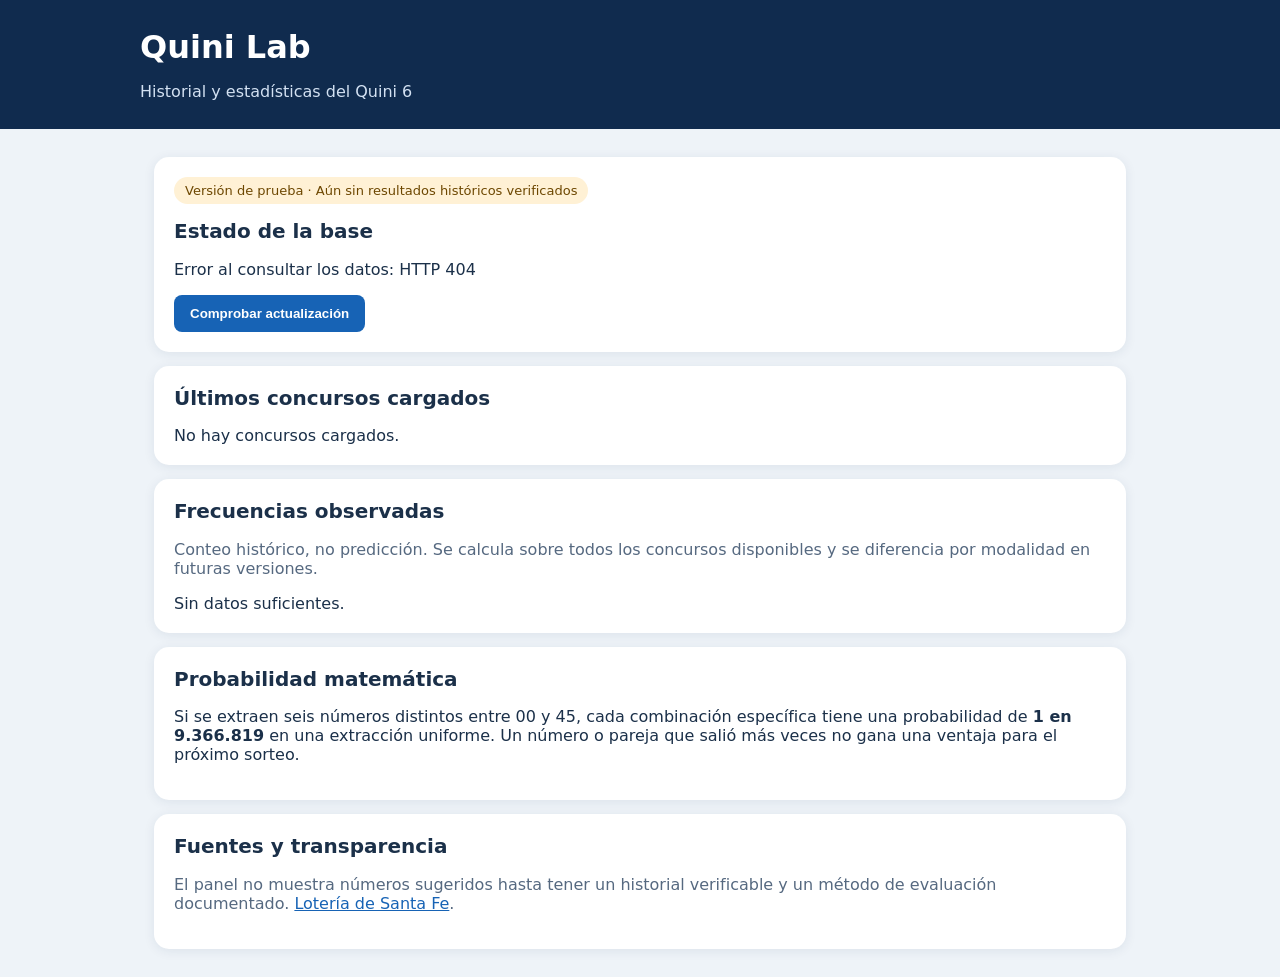
==== app/index.html @ 27ae7929 "Agregar app/index.html" ====
<!doctype html>
<html lang="es"><head><meta charset="utf-8"><meta name="viewport" content="width=device-width,initial-scale=1"><meta name="theme-color" content="#102b4e"><title>Quini Lab</title>
<style>
:root{font-family:system-ui,-apple-system,"Segoe UI",sans-serif;color:#1b3049;background:#eef3f8}*{box-sizing:border-box}body{margin:0}header{background:#102b4e;color:white;padding:28px 20px}header>div,main{max-width:1000px;margin:auto}h1{margin:0;font-size:32px}header p{margin-bottom:0;color:#d3e1f2}main{padding:14px}section{background:white;border-radius:15px;padding:20px;margin:14px 0;box-shadow:0 2px 12px #16345215}h2{font-size:20px;margin-top:0}.muted{color:#566980}.pill{display:inline-block;padding:6px 11px;border-radius:18px;background:#fff1d5;color:#6d4700;font-size:13px;margin-bottom:15px}button{border:0;background:#1763b5;color:white;padding:11px 16px;border-radius:8px;font-weight:600;cursor:pointer}.balls{display:flex;flex-wrap:wrap;gap:7px;margin:8px 0 16px}.ball{display:inline-grid;place-items:center;width:43px;height:43px;border-radius:50%;background:#eaf1fc;border:1px solid #9bbce6;font-weight:700}.record{padding:12px 0;border-bottom:1px solid #e8edf3}.record h3{margin:0 0 12px;font-size:16px}table{border-collapse:collapse;width:100%}th,td{text-align:left;padding:9px;border-bottom:1px solid #e9edf2}small{font-size:12px}a{color:#1763b5}@media(max-width:520px){.ball{width:36px;height:36px}.record{font-size:14px}}
</style></head><body><header><div><h1>Quini Lab</h1><p>Historial y estadísticas del Quini 6</p></div></header><main>
<section><span class="pill">Versión de prueba · Aún sin resultados históricos verificados</span><h2>Estado de la base</h2><p id="status" aria-live="polite">Consultando datos…</p><button id="reload">Comprobar actualización</button></section>
<section><h2>Últimos concursos cargados</h2><div id="results">No hay concursos cargados.</div></section>
<section><h2>Frecuencias observadas</h2><p class="muted">Conteo histórico, no predicción. Se calcula sobre todos los concursos disponibles y se diferencia por modalidad en futuras versiones.</p><div id="stats">Sin datos suficientes.</div></section>
<section><h2>Probabilidad matemática</h2><p>Si se extraen seis números distintos entre 00 y 45, cada combinación específica tiene una probabilidad de <b>1 en 9.366.819</b> en una extracción uniforme. Un número o pareja que salió más veces no gana una ventaja para el próximo sorteo.</p></section>
<section><h2>Fuentes y transparencia</h2><p class="muted">El panel no muestra números sugeridos hasta tener un historial verificable y un método de evaluación documentado. <a href="https://www.loteriasantafe.gov.ar/" target="_blank" rel="noopener noreferrer">Lotería de Santa Fe</a>.</p></section>
</main><script>
const safe=t=>String(t??'').replace(/[&<>"']/g,c=>({'&':'&amp;','<':'&lt;','>':'&gt;','"':'&quot;',"'":'&#39;'}[c]));
function valid(a){return Array.isArray(a)&&a.length===6&&a.every(n=>Number.isInteger(n)&&n>=0&&n<=45)&&new Set(a).size===6}
async function load(){
document.getElementById('status').textContent='Consultando…';
try{
const r=await fetch('./data.json?t='+Date.now(),{cache:'no-store'});if(!r.ok)throw Error('HTTP '+r.status);
const d=await r.json(),draws=Array.isArray(d.draws)?d.draws:[],counts=Array(46).fill(0);let samples=0;
document.getElementById('status').textContent=draws.length+' concursos cargados · Actualización: '+(d.updated||'pendiente')+' · Fuente: '+(d.source||'sin especificar');
const latest=draws.slice().sort((a,b)=>String(b.date||'').localeCompare(String(a.date||''))).slice(0,10);
document.getElementById('results').innerHTML=latest.map(x=>'<div class="record"><h3>Concurso '+safe(x.contest)+' · '+safe(x.date)+'</h3>'+Object.entries(x.results||{}).filter(([k,a])=>valid(a)).map(([k,a])=>'<div><b>'+safe(k)+'</b><div class="balls">'+a.map(n=>'<span class="ball">'+String(n).padStart(2,'0')+'</span>').join('')+'</div></div>').join('')+'</div>').join('')||'No hay resultados verificados cargados.';
for(const x of draws){for(const a of Object.values(x.results||{})){if(!valid(a))continue;samples++;for(const n of a)counts[n]++}}
const rank=counts.map((count,n)=>({n,count})).sort((a,b)=>b.count-a.count||a.n-b.n).slice(0,12);
document.getElementById('stats').innerHTML=samples?'<p>Extracciones válidas analizadas: '+samples+'</p><table><thead><tr><th>Número</th><th>Apariciones</th></tr></thead><tbody>'+rank.map(x=>'<tr><td>'+String(x.n).padStart(2,'0')+'</td><td>'+x.count+'</td></tr>').join('')+'</tbody></table>':'No hay estadísticas hasta cargar resultados verificados.';
}catch(e){document.getElementById('status').textContent='Error al consultar los datos: '+e.message}}
document.getElementById('reload').addEventListener('click',load);load();
</script></body></html>
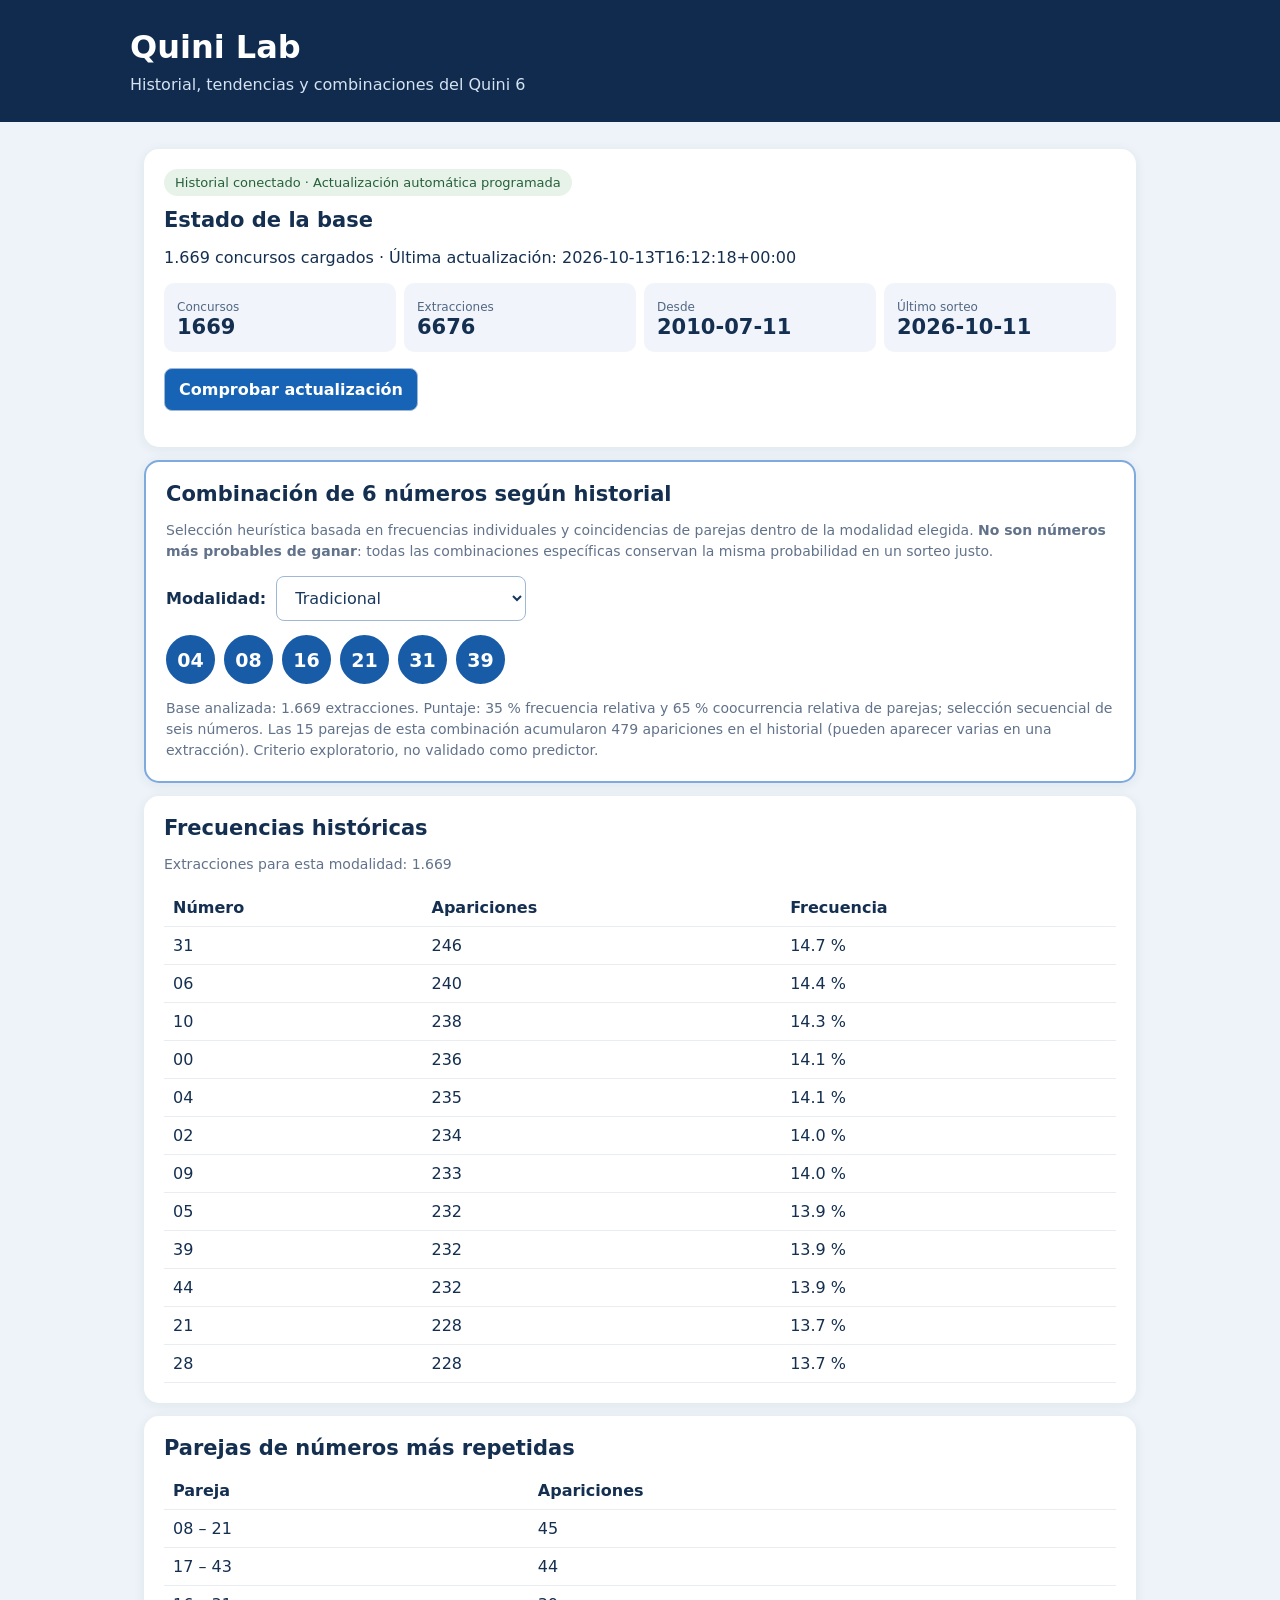
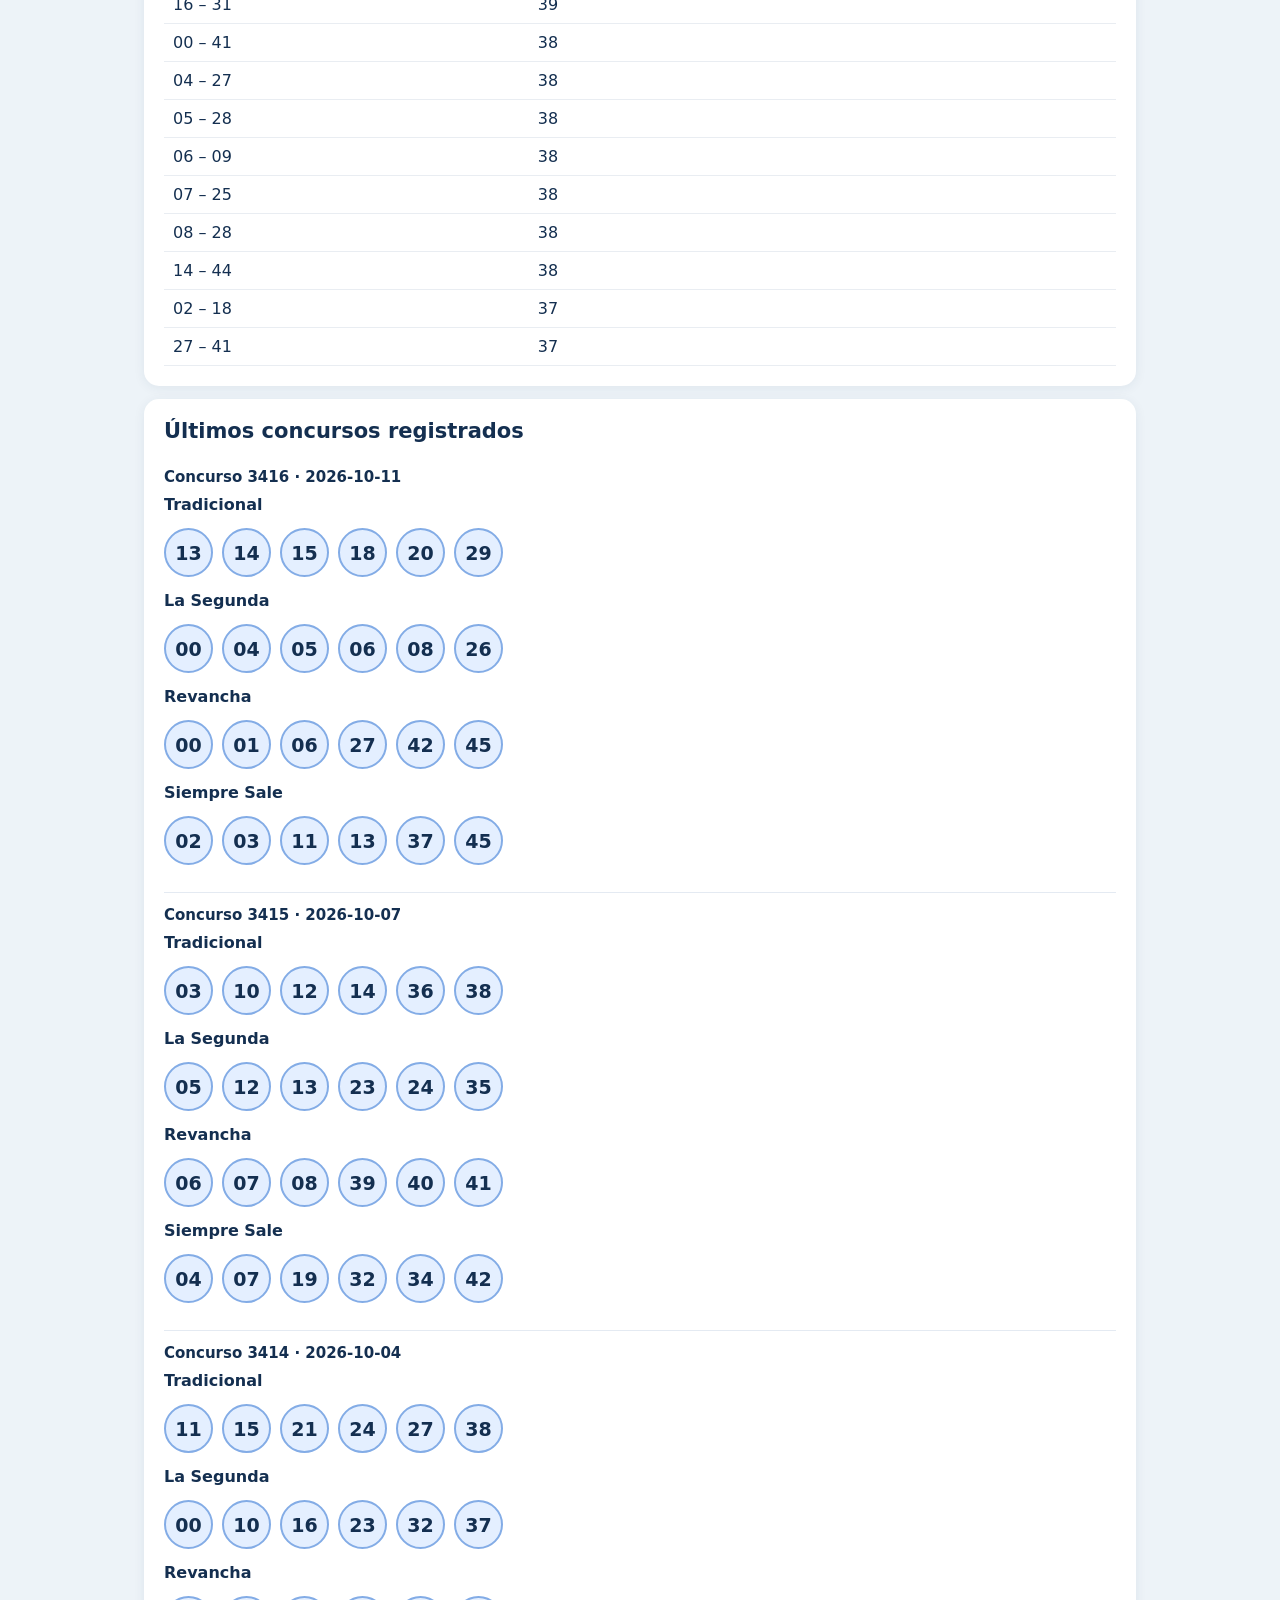
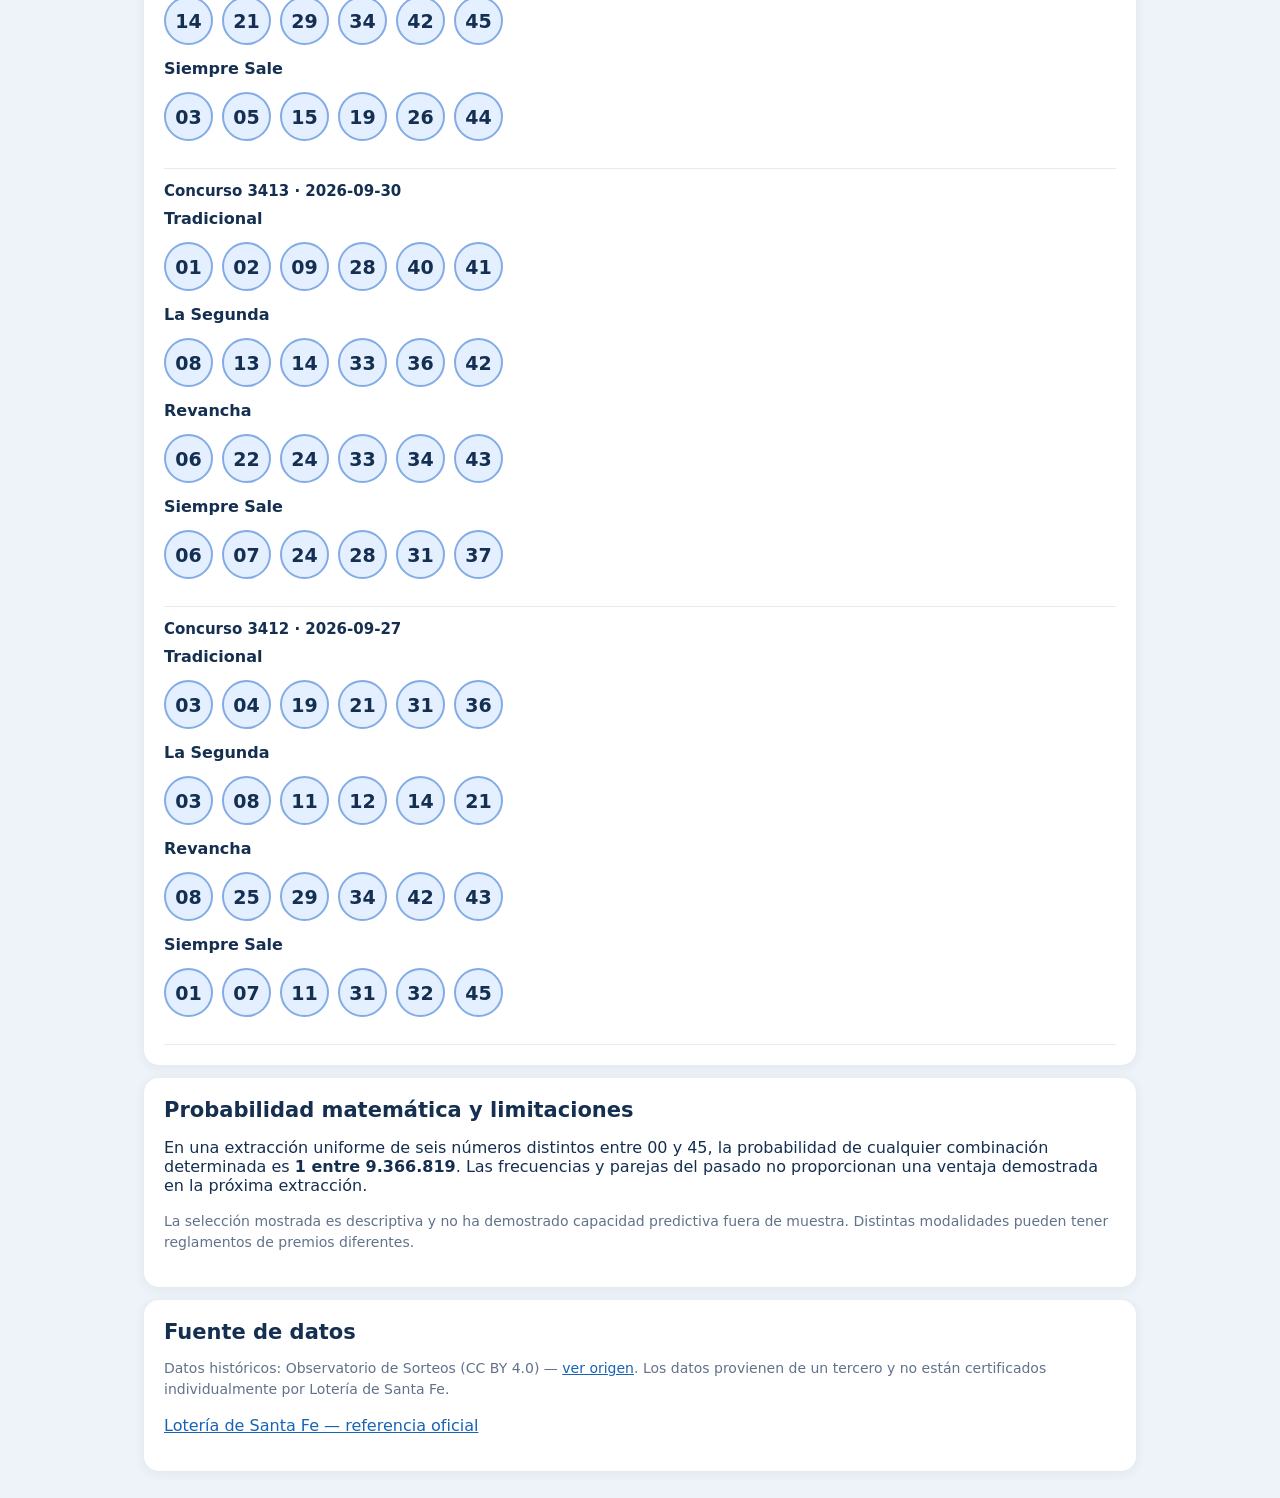
==== commit 743dce68: "Mostrar combinación descriptiva, frecuencias y parejas desde historial real" ====
--- a/app/index.html
+++ b/app/index.html
@@ -1,27 +1,62 @@
 <!doctype html>
-<html lang="es"><head><meta charset="utf-8"><meta name="viewport" content="width=device-width,initial-scale=1"><meta name="theme-color" content="#102b4e"><title>Quini Lab</title>
+<html lang="es"><head>
+<meta charset="utf-8"><meta name="viewport" content="width=device-width,initial-scale=1">
+<meta name="theme-color" content="#102b4e"><title>Quini Lab | Historial y análisis</title>
 <style>
-:root{font-family:system-ui,-apple-system,"Segoe UI",sans-serif;color:#1b3049;background:#eef3f8}*{box-sizing:border-box}body{margin:0}header{background:#102b4e;color:white;padding:28px 20px}header>div,main{max-width:1000px;margin:auto}h1{margin:0;font-size:32px}header p{margin-bottom:0;color:#d3e1f2}main{padding:14px}section{background:white;border-radius:15px;padding:20px;margin:14px 0;box-shadow:0 2px 12px #16345215}h2{font-size:20px;margin-top:0}.muted{color:#566980}.pill{display:inline-block;padding:6px 11px;border-radius:18px;background:#fff1d5;color:#6d4700;font-size:13px;margin-bottom:15px}button{border:0;background:#1763b5;color:white;padding:11px 16px;border-radius:8px;font-weight:600;cursor:pointer}.balls{display:flex;flex-wrap:wrap;gap:7px;margin:8px 0 16px}.ball{display:inline-grid;place-items:center;width:43px;height:43px;border-radius:50%;background:#eaf1fc;border:1px solid #9bbce6;font-weight:700}.record{padding:12px 0;border-bottom:1px solid #e8edf3}.record h3{margin:0 0 12px;font-size:16px}table{border-collapse:collapse;width:100%}th,td{text-align:left;padding:9px;border-bottom:1px solid #e9edf2}small{font-size:12px}a{color:#1763b5}@media(max-width:520px){.ball{width:36px;height:36px}.record{font-size:14px}}
-</style></head><body><header><div><h1>Quini Lab</h1><p>Historial y estadísticas del Quini 6</p></div></header><main>
-<section><span class="pill">Versión de prueba · Aún sin resultados históricos verificados</span><h2>Estado de la base</h2><p id="status" aria-live="polite">Consultando datos…</p><button id="reload">Comprobar actualización</button></section>
-<section><h2>Últimos concursos cargados</h2><div id="results">No hay concursos cargados.</div></section>
-<section><h2>Frecuencias observadas</h2><p class="muted">Conteo histórico, no predicción. Se calcula sobre todos los concursos disponibles y se diferencia por modalidad en futuras versiones.</p><div id="stats">Sin datos suficientes.</div></section>
-<section><h2>Probabilidad matemática</h2><p>Si se extraen seis números distintos entre 00 y 45, cada combinación específica tiene una probabilidad de <b>1 en 9.366.819</b> en una extracción uniforme. Un número o pareja que salió más veces no gana una ventaja para el próximo sorteo.</p></section>
-<section><h2>Fuentes y transparencia</h2><p class="muted">El panel no muestra números sugeridos hasta tener un historial verificable y un método de evaluación documentado. <a href="https://www.loteriasantafe.gov.ar/" target="_blank" rel="noopener noreferrer">Lotería de Santa Fe</a>.</p></section>
-</main><script>
-const safe=t=>String(t??'').replace(/[&<>"']/g,c=>({'&':'&amp;','<':'&lt;','>':'&gt;','"':'&quot;',"'":'&#39;'}[c]));
+:root{font-family:system-ui,-apple-system,"Segoe UI",sans-serif;color:#142f50;background:#edf3f8}*{box-sizing:border-box}body{margin:0}header{background:#102b4e;color:white;padding:28px 18px}header>div,main{max-width:1020px;margin:auto}header h1{margin:0;font-size:32px}header p{margin:9px 0 0;color:#d5e2f1}main{padding:14px}section{background:white;border-radius:15px;padding:20px;margin:13px 0;box-shadow:0 2px 12px #16345212}h2{font-size:21px;margin:0 0 12px}.muted{color:#61728a;font-size:14px;line-height:1.5}.eyebrow{display:inline-block;padding:6px 11px;border-radius:16px;background:#e7f3e9;color:#26603b;font-size:13px;margin-bottom:12px}.balls{display:flex;flex-wrap:wrap;gap:9px;margin:14px 0}.ball{display:inline-grid;place-items:center;width:49px;height:49px;border-radius:50%;background:#e4efff;border:2px solid #83ace6;font-weight:800;font-size:19px}.featured .ball{background:#185ca8;border-color:#185ca8;color:white}button,select{font:inherit;border:1px solid #9eb8d5;border-radius:8px;padding:11px 14px}button{background:#1763b5;color:white;cursor:pointer;font-weight:600}select{background:white;max-width:100%;width:250px;color:#17385c}.record{padding:13px 0;border-bottom:1px solid #e4eaf2}.record h3{font-size:15px;margin:0 0 9px}.grid{display:grid;grid-template-columns:repeat(auto-fit,minmax(180px,1fr));gap:8px}.metric{background:#f1f5fb;padding:13px;border-radius:10px}.metric strong{display:block;font-size:21px}.metric span{font-size:12px;color:#526783}.stack{display:flex;align-items:center;gap:10px;flex-wrap:wrap}table{border-collapse:collapse;width:100%}th,td{text-align:left;padding:9px;border-bottom:1px solid #e9edf2}small{color:#53667d}a{color:#1763b5}.featured{border:2px solid #7eaadd}.error{color:#a32b21}@media(max-width:520px){section{padding:16px}.ball{width:42px;height:42px;font-size:16px}header h1{font-size:28px}}
+</style></head><body><header><div><h1>Quini Lab</h1><p>Historial, tendencias y combinaciones del Quini 6</p></div></header>
+<main>
+<section><span class="eyebrow">Historial conectado · Actualización automática programada</span><h2>Estado de la base</h2><p id="status" aria-live="polite">Cargando historial…</p><div id="metrics" class="grid"></div><p><button id="reload">Comprobar actualización</button></p></section>
+<section class="featured"><h2>Combinación de 6 números según historial</h2>
+<p class="muted">Selección heurística basada en frecuencias individuales y coincidencias de parejas dentro de la modalidad elegida. <strong>No son números más probables de ganar</strong>: todas las combinaciones específicas conservan la misma probabilidad en un sorteo justo.</p>
+<div class="stack"><label for="mode"><strong>Modalidad:</strong></label><select id="mode"><option>Tradicional</option><option>La Segunda</option><option>Revancha</option><option>Siempre Sale</option><option value="Todas">Todas (combinadas)</option></select></div>
+<div id="pick" class="balls" aria-live="polite">Calculando…</div><div id="explain" class="muted"></div>
+</section>
+<section><h2>Frecuencias históricas</h2><div id="stats">Cargando…</div></section>
+<section><h2>Parejas de números más repetidas</h2><div id="pairs">Cargando…</div></section>
+<section><h2>Últimos concursos registrados</h2><div id="results">Cargando…</div></section>
+<section><h2>Probabilidad matemática y limitaciones</h2>
+<p>En una extracción uniforme de seis números distintos entre 00 y 45, la probabilidad de cualquier combinación determinada es <strong>1 entre 9.366.819</strong>. Las frecuencias y parejas del pasado no proporcionan una ventaja demostrada en la próxima extracción.</p>
+<p class="muted">La selección mostrada es descriptiva y no ha demostrado capacidad predictiva fuera de muestra. Distintas modalidades pueden tener reglamentos de premios diferentes.</p></section>
+<section><h2>Fuente de datos</h2><p id="source" class="muted">Cargando atribución…</p><p><a href="https://www.loteriasantafe.gov.ar/" target="_blank" rel="noopener noreferrer">Lotería de Santa Fe — referencia oficial</a></p></section>
+</main>
+<script>
+const $=id=>document.getElementById(id);
+const escapeHTML=x=>String(x??'').replace(/[&<>"']/g,c=>({'&':'&amp;','<':'&lt;','>':'&gt;','"':'&quot;','&#39;':'&#39;'}[c]));
+const pad=n=>String(n).padStart(2,'0');
+let history=[];
 function valid(a){return Array.isArray(a)&&a.length===6&&a.every(n=>Number.isInteger(n)&&n>=0&&n<=45)&&new Set(a).size===6}
+function sample(){const mode=$('mode').value;const draws=[];for(const d of history){for(const [m,a] of Object.entries(d.results||{})){if((mode==='Todas'||mode===m)&&valid(a))draws.push(a)}}return draws}
+function compute(){
+const draws=sample(), freq=Array(46).fill(0), pair=Array.from({length:46},()=>Array(46).fill(0));
+for(const a of draws){for(let i=0;i<6;i++){freq[a[i]]++;for(let j=i+1;j<6;j++){pair[a[i]][a[j]]++;pair[a[j]][a[i]]++}}}
+if(!draws.length){$('pick').textContent='No hay resultados suficientes.';$('stats').textContent='Sin resultados.';$('pairs').textContent='Sin resultados.';$('explain').textContent='';return}
+const avg=draws.length*6/46, expectedPair=draws.length*30/(46*45);
+const chosen=[];
+for(let k=0;k<6;k++){let best=-1,bestScore=-Infinity;for(let n=0;n<46;n++){if(chosen.includes(n))continue;
+let score=0.35*(freq[n]/avg);
+if(chosen.length)score+=0.65*(chosen.reduce((s,m)=>s+pair[n][m]/Math.max(expectedPair,1),0)/chosen.length);
+if(score>bestScore){best=n;bestScore=score}}chosen.push(best)}
+chosen.sort((a,b)=>a-b);
+$('pick').innerHTML=chosen.map(n=>'<span class="ball">'+pad(n)+'</span>').join('');
+let pcount=0;for(let i=0;i<6;i++)for(let j=i+1;j<6;j++)pcount+=pair[chosen[i]][chosen[j]];
+$('explain').textContent='Base analizada: '+draws.length.toLocaleString('es-AR')+' extracciones. Puntaje: 35 % frecuencia relativa y 65 % coocurrencia relativa de parejas; selección secuencial de seis números. Las 15 parejas de esta combinación acumularon '+pcount.toLocaleString('es-AR')+' apariciones en el historial (pueden aparecer varias en una extracción). Criterio exploratorio, no validado como predictor.';
+const top=freq.map((count,n)=>({n,count})).sort((a,b)=>b.count-a.count||a.n-b.n).slice(0,12);
+$('stats').innerHTML='<p class="muted">Extracciones para esta modalidad: '+draws.length.toLocaleString('es-AR')+'</p><table><thead><tr><th>Número</th><th>Apariciones</th><th>Frecuencia</th></tr></thead><tbody>'+top.map(x=>'<tr><td>'+pad(x.n)+'</td><td>'+x.count.toLocaleString('es-AR')+'</td><td>'+(100*x.count/draws.length).toFixed(1)+' %</td></tr>').join('')+'</tbody></table>';
+const pairs=[];for(let a=0;a<46;a++)for(let b=a+1;b<46;b++)pairs.push({a,b,count:pair[a][b]});pairs.sort((x,y)=>y.count-x.count||x.a-y.a||x.b-y.b);
+$('pairs').innerHTML='<table><thead><tr><th>Pareja</th><th>Apariciones</th></tr></thead><tbody>'+pairs.slice(0,12).map(x=>'<tr><td>'+pad(x.a)+' – '+pad(x.b)+'</td><td>'+x.count.toLocaleString('es-AR')+'</td></tr>').join('')+'</tbody></table>';
+}
 async function load(){
-document.getElementById('status').textContent='Consultando…';
+$('status').textContent='Consultando historial…';
 try{
-const r=await fetch('./data.json?t='+Date.now(),{cache:'no-store'});if(!r.ok)throw Error('HTTP '+r.status);
-const d=await r.json(),draws=Array.isArray(d.draws)?d.draws:[],counts=Array(46).fill(0);let samples=0;
-document.getElementById('status').textContent=draws.length+' concursos cargados · Actualización: '+(d.updated||'pendiente')+' · Fuente: '+(d.source||'sin especificar');
-const latest=draws.slice().sort((a,b)=>String(b.date||'').localeCompare(String(a.date||''))).slice(0,10);
-document.getElementById('results').innerHTML=latest.map(x=>'<div class="record"><h3>Concurso '+safe(x.contest)+' · '+safe(x.date)+'</h3>'+Object.entries(x.results||{}).filter(([k,a])=>valid(a)).map(([k,a])=>'<div><b>'+safe(k)+'</b><div class="balls">'+a.map(n=>'<span class="ball">'+String(n).padStart(2,'0')+'</span>').join('')+'</div></div>').join('')+'</div>').join('')||'No hay resultados verificados cargados.';
-for(const x of draws){for(const a of Object.values(x.results||{})){if(!valid(a))continue;samples++;for(const n of a)counts[n]++}}
-const rank=counts.map((count,n)=>({n,count})).sort((a,b)=>b.count-a.count||a.n-b.n).slice(0,12);
-document.getElementById('stats').innerHTML=samples?'<p>Extracciones válidas analizadas: '+samples+'</p><table><thead><tr><th>Número</th><th>Apariciones</th></tr></thead><tbody>'+rank.map(x=>'<tr><td>'+String(x.n).padStart(2,'0')+'</td><td>'+x.count+'</td></tr>').join('')+'</tbody></table>':'No hay estadísticas hasta cargar resultados verificados.';
-}catch(e){document.getElementById('status').textContent='Error al consultar los datos: '+e.message}}
-document.getElementById('reload').addEventListener('click',load);load();
+const response=await fetch('./data.json?nocache='+Date.now(),{cache:'no-store'});if(!response.ok)throw Error('HTTP '+response.status);
+const d=await response.json();history=Array.isArray(d.draws)?d.draws:[];
+$('status').textContent=history.length.toLocaleString('es-AR')+' concursos cargados · Última actualización: '+(d.updated||'pendiente');
+$('metrics').innerHTML=[['Concursos',d.draw_count??history.length],['Extracciones',d.record_count??'—'],['Desde',d.first_date||'—'],['Último sorteo',d.last_date||'—']].map(([k,v])=>'<div class="metric"><span>'+escapeHTML(k)+'</span><strong>'+escapeHTML(v)+'</strong></div>').join('');
+$('source').innerHTML='Datos históricos: '+escapeHTML(d.source)+' — <a target="_blank" rel="noopener noreferrer" href="'+escapeHTML(d.source_url||'https://www.loteriasantafe.gov.ar/')+'">ver origen</a>. Los datos provienen de un tercero y no están certificados individualmente por Lotería de Santa Fe.';
+const recent=history.slice().sort((a,b)=>String(b.date||'').localeCompare(String(a.date||''))).slice(0,5);
+$('results').innerHTML=recent.map(d=>'<div class="record"><h3>Concurso '+escapeHTML(d.contest)+' · '+escapeHTML(d.date)+'</h3>'+Object.entries(d.results||{}).filter(([m,a])=>valid(a)).map(([m,a])=>'<strong>'+escapeHTML(m)+'</strong><div class="balls">'+a.map(n=>'<span class="ball">'+pad(n)+'</span>').join('')+'</div>').join('')+'</div>').join('')||'Sin resultados.';
+compute();
+}catch(e){$('status').className='error';$('status').textContent='No se pudo cargar el historial: '+e.message;$('pick').textContent='Sin datos disponibles';$('stats').textContent='Sin datos disponibles';$('pairs').textContent='Sin datos disponibles'}}
+$('reload').addEventListener('click',load);$('mode').addEventListener('change',compute);load();
 </script></body></html>
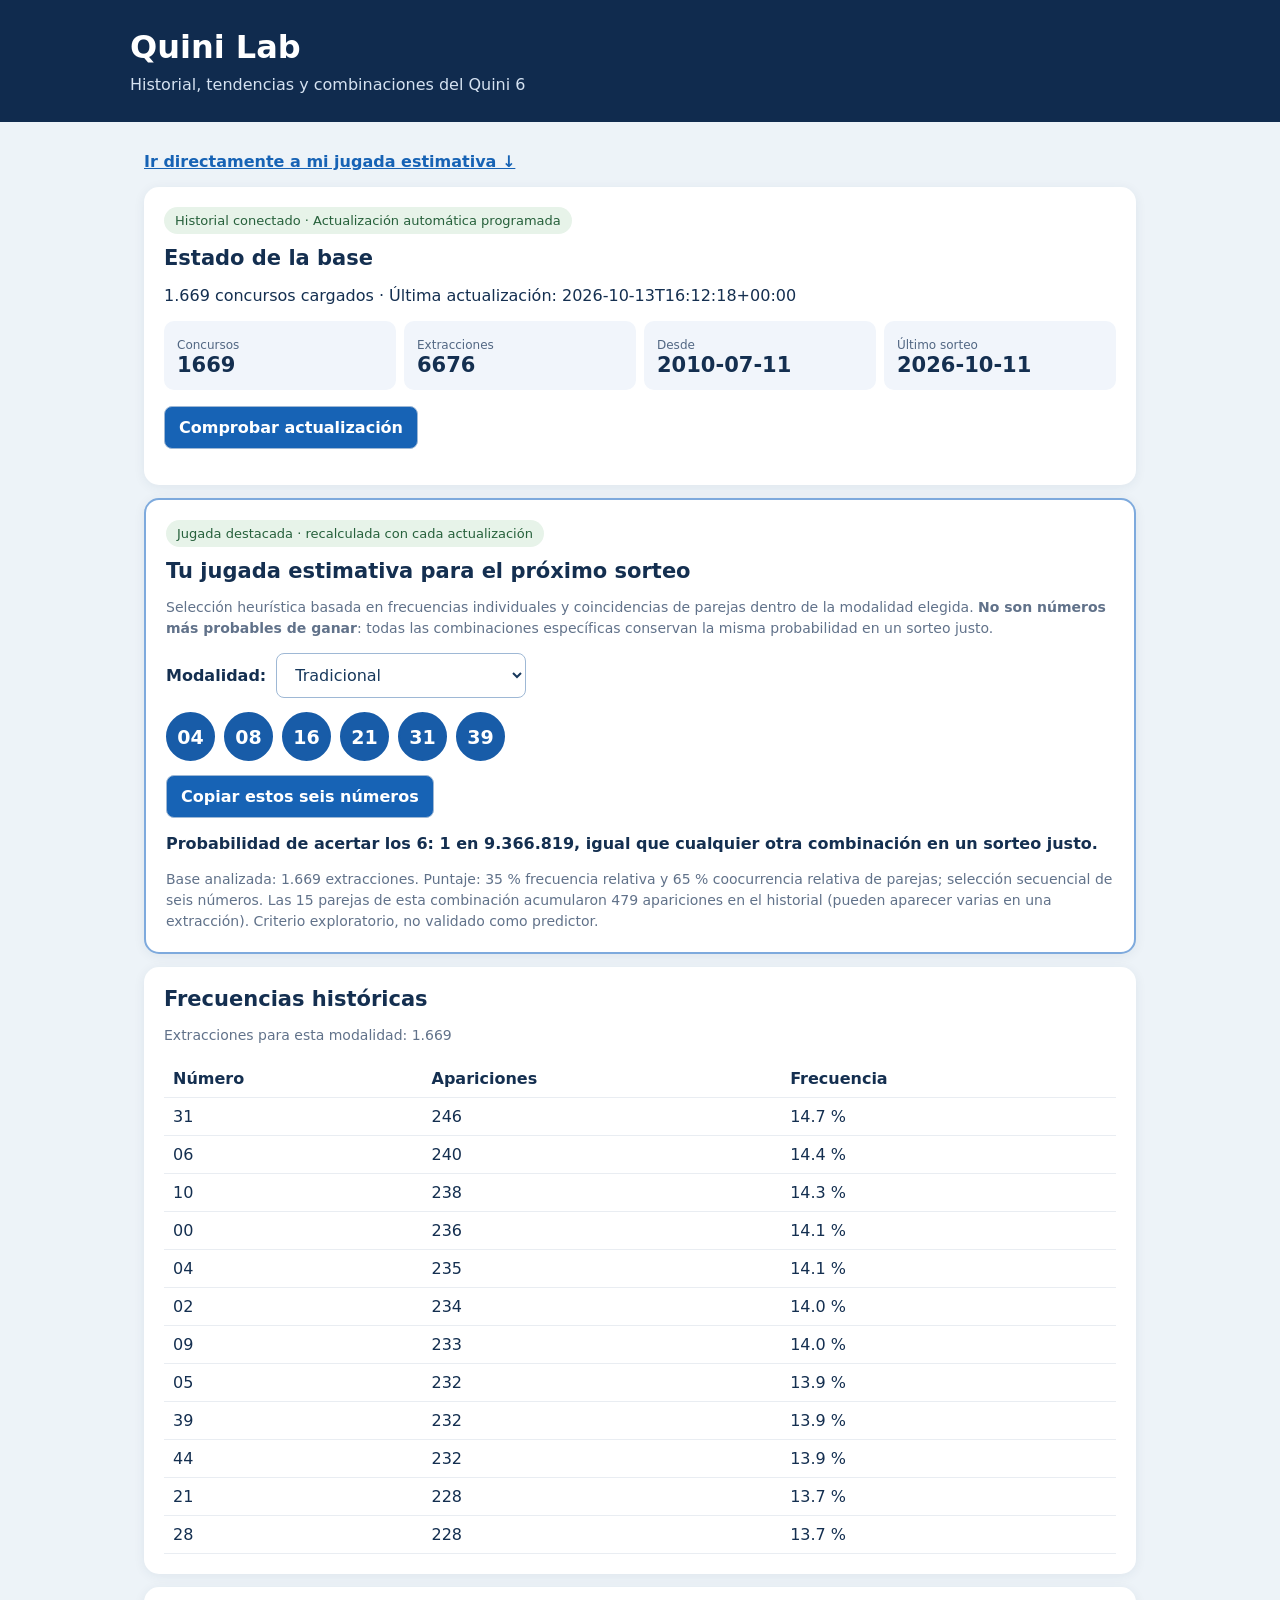
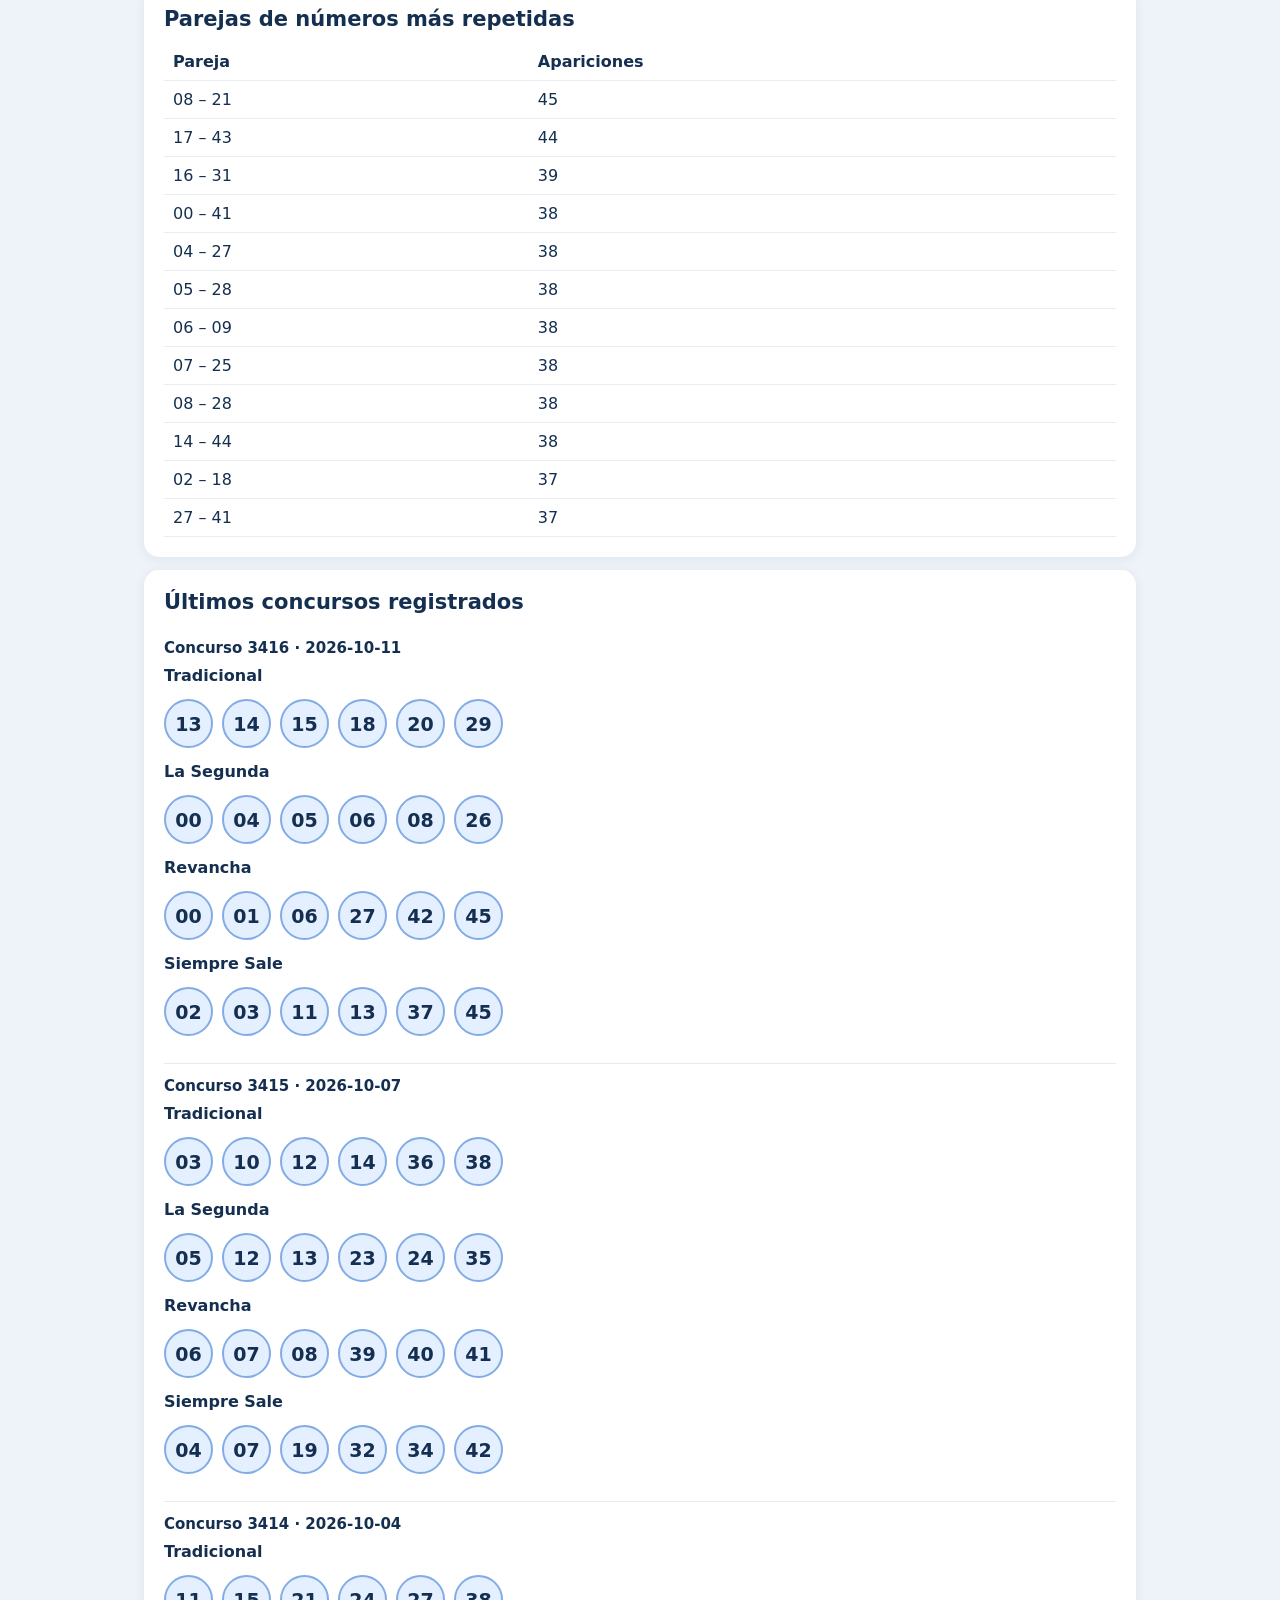
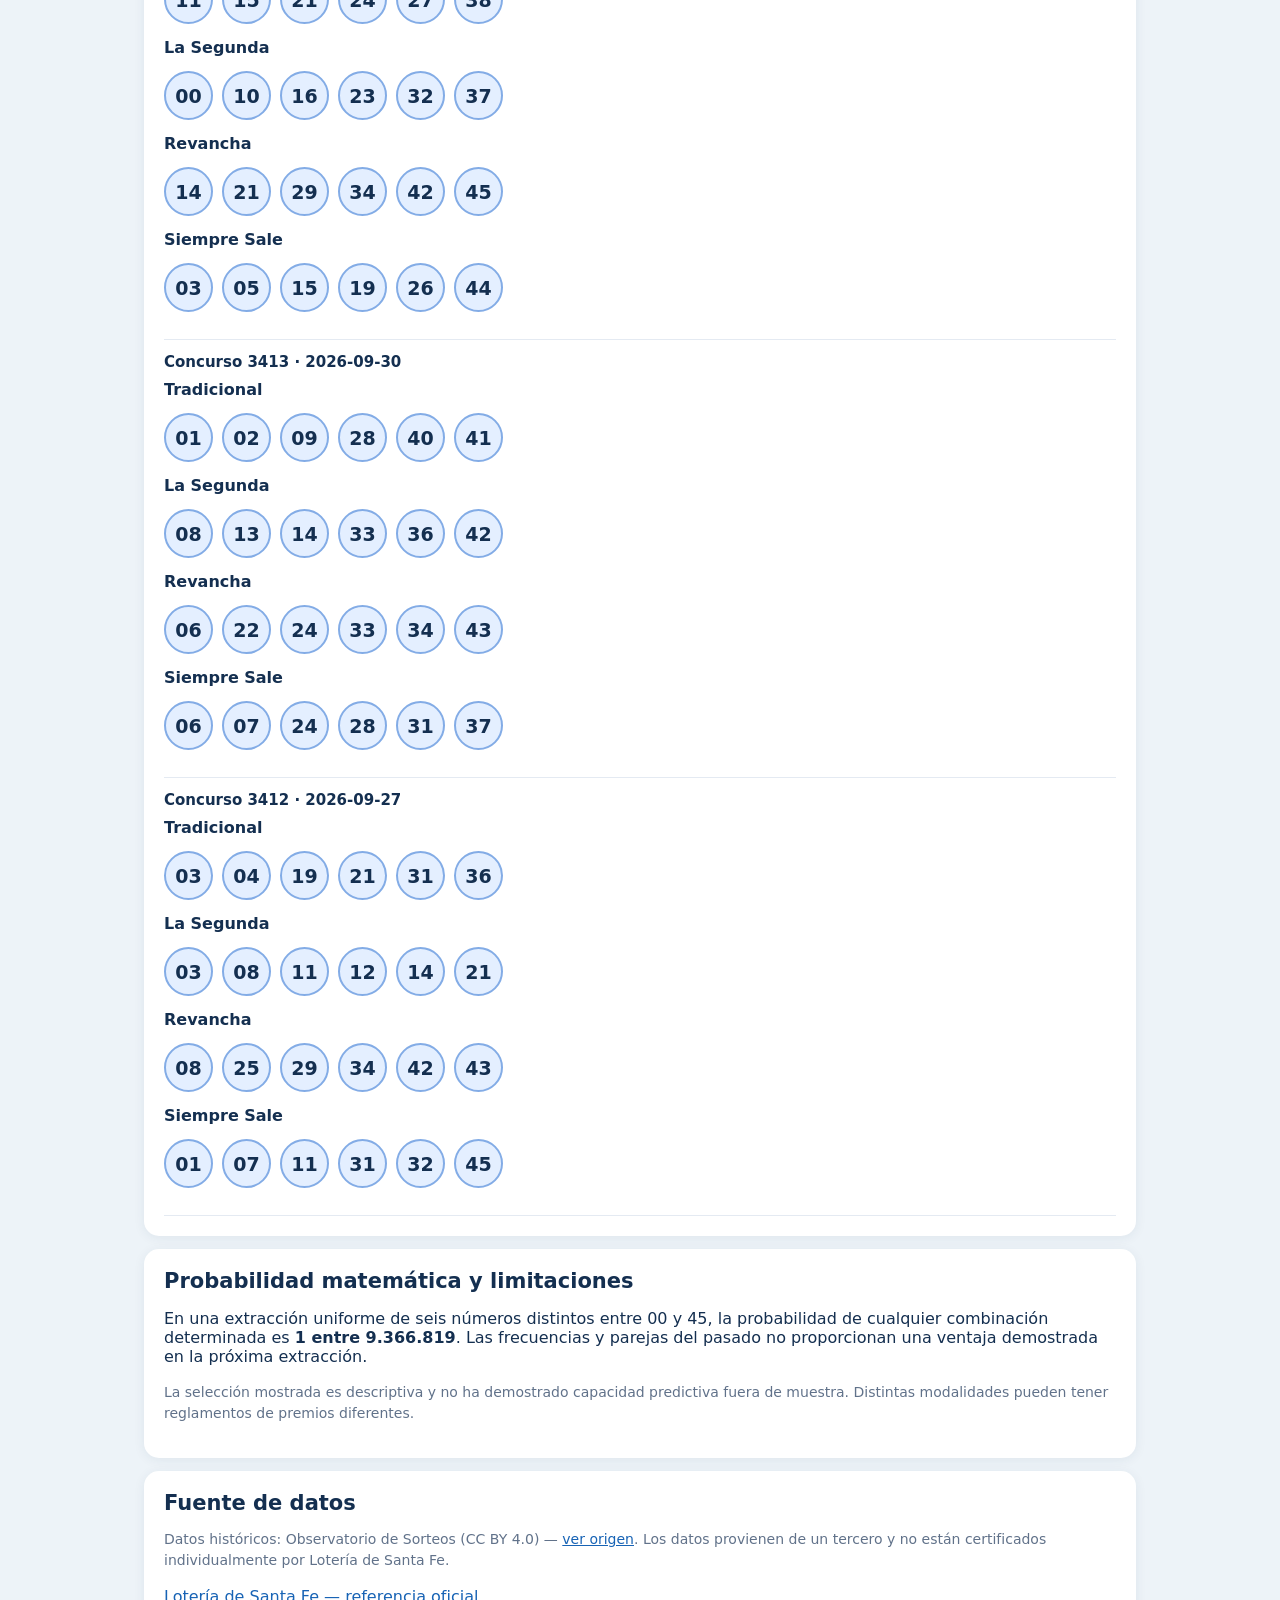
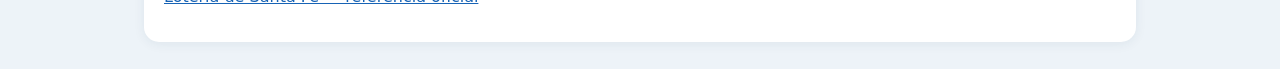
==== commit b8d8bb64: "Destacar jugada estimativa y botón copiar en Quini Lab" ====
--- a/app/index.html
+++ b/app/index.html
@@ -6,11 +6,12 @@
 :root{font-family:system-ui,-apple-system,"Segoe UI",sans-serif;color:#142f50;background:#edf3f8}*{box-sizing:border-box}body{margin:0}header{background:#102b4e;color:white;padding:28px 18px}header>div,main{max-width:1020px;margin:auto}header h1{margin:0;font-size:32px}header p{margin:9px 0 0;color:#d5e2f1}main{padding:14px}section{background:white;border-radius:15px;padding:20px;margin:13px 0;box-shadow:0 2px 12px #16345212}h2{font-size:21px;margin:0 0 12px}.muted{color:#61728a;font-size:14px;line-height:1.5}.eyebrow{display:inline-block;padding:6px 11px;border-radius:16px;background:#e7f3e9;color:#26603b;font-size:13px;margin-bottom:12px}.balls{display:flex;flex-wrap:wrap;gap:9px;margin:14px 0}.ball{display:inline-grid;place-items:center;width:49px;height:49px;border-radius:50%;background:#e4efff;border:2px solid #83ace6;font-weight:800;font-size:19px}.featured .ball{background:#185ca8;border-color:#185ca8;color:white}button,select{font:inherit;border:1px solid #9eb8d5;border-radius:8px;padding:11px 14px}button{background:#1763b5;color:white;cursor:pointer;font-weight:600}select{background:white;max-width:100%;width:250px;color:#17385c}.record{padding:13px 0;border-bottom:1px solid #e4eaf2}.record h3{font-size:15px;margin:0 0 9px}.grid{display:grid;grid-template-columns:repeat(auto-fit,minmax(180px,1fr));gap:8px}.metric{background:#f1f5fb;padding:13px;border-radius:10px}.metric strong{display:block;font-size:21px}.metric span{font-size:12px;color:#526783}.stack{display:flex;align-items:center;gap:10px;flex-wrap:wrap}table{border-collapse:collapse;width:100%}th,td{text-align:left;padding:9px;border-bottom:1px solid #e9edf2}small{color:#53667d}a{color:#1763b5}.featured{border:2px solid #7eaadd}.error{color:#a32b21}@media(max-width:520px){section{padding:16px}.ball{width:42px;height:42px;font-size:16px}header h1{font-size:28px}}
 </style></head><body><header><div><h1>Quini Lab</h1><p>Historial, tendencias y combinaciones del Quini 6</p></div></header>
 <main>
+<p><a href="#jugada"><strong>Ir directamente a mi jugada estimativa ↓</strong></a></p>
 <section><span class="eyebrow">Historial conectado · Actualización automática programada</span><h2>Estado de la base</h2><p id="status" aria-live="polite">Cargando historial…</p><div id="metrics" class="grid"></div><p><button id="reload">Comprobar actualización</button></p></section>
-<section class="featured"><h2>Combinación de 6 números según historial</h2>
+<section class="featured" id="jugada"><span class="eyebrow">Jugada destacada · recalculada con cada actualización</span><h2>Tu jugada estimativa para el próximo sorteo</h2>
 <p class="muted">Selección heurística basada en frecuencias individuales y coincidencias de parejas dentro de la modalidad elegida. <strong>No son números más probables de ganar</strong>: todas las combinaciones específicas conservan la misma probabilidad en un sorteo justo.</p>
 <div class="stack"><label for="mode"><strong>Modalidad:</strong></label><select id="mode"><option>Tradicional</option><option>La Segunda</option><option>Revancha</option><option>Siempre Sale</option><option value="Todas">Todas (combinadas)</option></select></div>
-<div id="pick" class="balls" aria-live="polite">Calculando…</div><div id="explain" class="muted"></div>
+<div id="pick" class="balls" aria-live="polite">Calculando…</div><button id="copyPick" type="button">Copiar estos seis números</button><p><strong>Probabilidad de acertar los 6: 1 en 9.366.819, igual que cualquier otra combinación en un sorteo justo.</strong></p><div id="explain" class="muted"></div>
 </section>
 <section><h2>Frecuencias históricas</h2><div id="stats">Cargando…</div></section>
 <section><h2>Parejas de números más repetidas</h2><div id="pairs">Cargando…</div></section>
@@ -24,7 +25,7 @@
 const $=id=>document.getElementById(id);
 const escapeHTML=x=>String(x??'').replace(/[&<>"']/g,c=>({'&':'&amp;','<':'&lt;','>':'&gt;','"':'&quot;','&#39;':'&#39;'}[c]));
 const pad=n=>String(n).padStart(2,'0');
-let history=[];
+let history=[];let latestPick=[];
 function valid(a){return Array.isArray(a)&&a.length===6&&a.every(n=>Number.isInteger(n)&&n>=0&&n<=45)&&new Set(a).size===6}
 function sample(){const mode=$('mode').value;const draws=[];for(const d of history){for(const [m,a] of Object.entries(d.results||{})){if((mode==='Todas'||mode===m)&&valid(a))draws.push(a)}}return draws}
 function compute(){
@@ -37,7 +38,7 @@
 let score=0.35*(freq[n]/avg);
 if(chosen.length)score+=0.65*(chosen.reduce((s,m)=>s+pair[n][m]/Math.max(expectedPair,1),0)/chosen.length);
 if(score>bestScore){best=n;bestScore=score}}chosen.push(best)}
-chosen.sort((a,b)=>a-b);
+chosen.sort((a,b)=>a-b);latestPick=chosen;
 $('pick').innerHTML=chosen.map(n=>'<span class="ball">'+pad(n)+'</span>').join('');
 let pcount=0;for(let i=0;i<6;i++)for(let j=i+1;j<6;j++)pcount+=pair[chosen[i]][chosen[j]];
 $('explain').textContent='Base analizada: '+draws.length.toLocaleString('es-AR')+' extracciones. Puntaje: 35 % frecuencia relativa y 65 % coocurrencia relativa de parejas; selección secuencial de seis números. Las 15 parejas de esta combinación acumularon '+pcount.toLocaleString('es-AR')+' apariciones en el historial (pueden aparecer varias en una extracción). Criterio exploratorio, no validado como predictor.';
@@ -58,5 +59,5 @@
 $('results').innerHTML=recent.map(d=>'<div class="record"><h3>Concurso '+escapeHTML(d.contest)+' · '+escapeHTML(d.date)+'</h3>'+Object.entries(d.results||{}).filter(([m,a])=>valid(a)).map(([m,a])=>'<strong>'+escapeHTML(m)+'</strong><div class="balls">'+a.map(n=>'<span class="ball">'+pad(n)+'</span>').join('')+'</div>').join('')+'</div>').join('')||'Sin resultados.';
 compute();
 }catch(e){$('status').className='error';$('status').textContent='No se pudo cargar el historial: '+e.message;$('pick').textContent='Sin datos disponibles';$('stats').textContent='Sin datos disponibles';$('pairs').textContent='Sin datos disponibles'}}
-$('reload').addEventListener('click',load);$('mode').addEventListener('change',compute);load();
+$('copyPick').addEventListener('click',async()=>{if(latestPick.length!==6)return;const txt=latestPick.map(pad).join(' - ');try{await navigator.clipboard.writeText(txt);$('copyPick').textContent='¡Jugada copiada!';setTimeout(()=>$('copyPick').textContent='Copiar estos seis números',2000)}catch(e){$('copyPick').textContent=txt}});$('reload').addEventListener('click',load);$('mode').addEventListener('change',compute);load();
 </script></body></html>
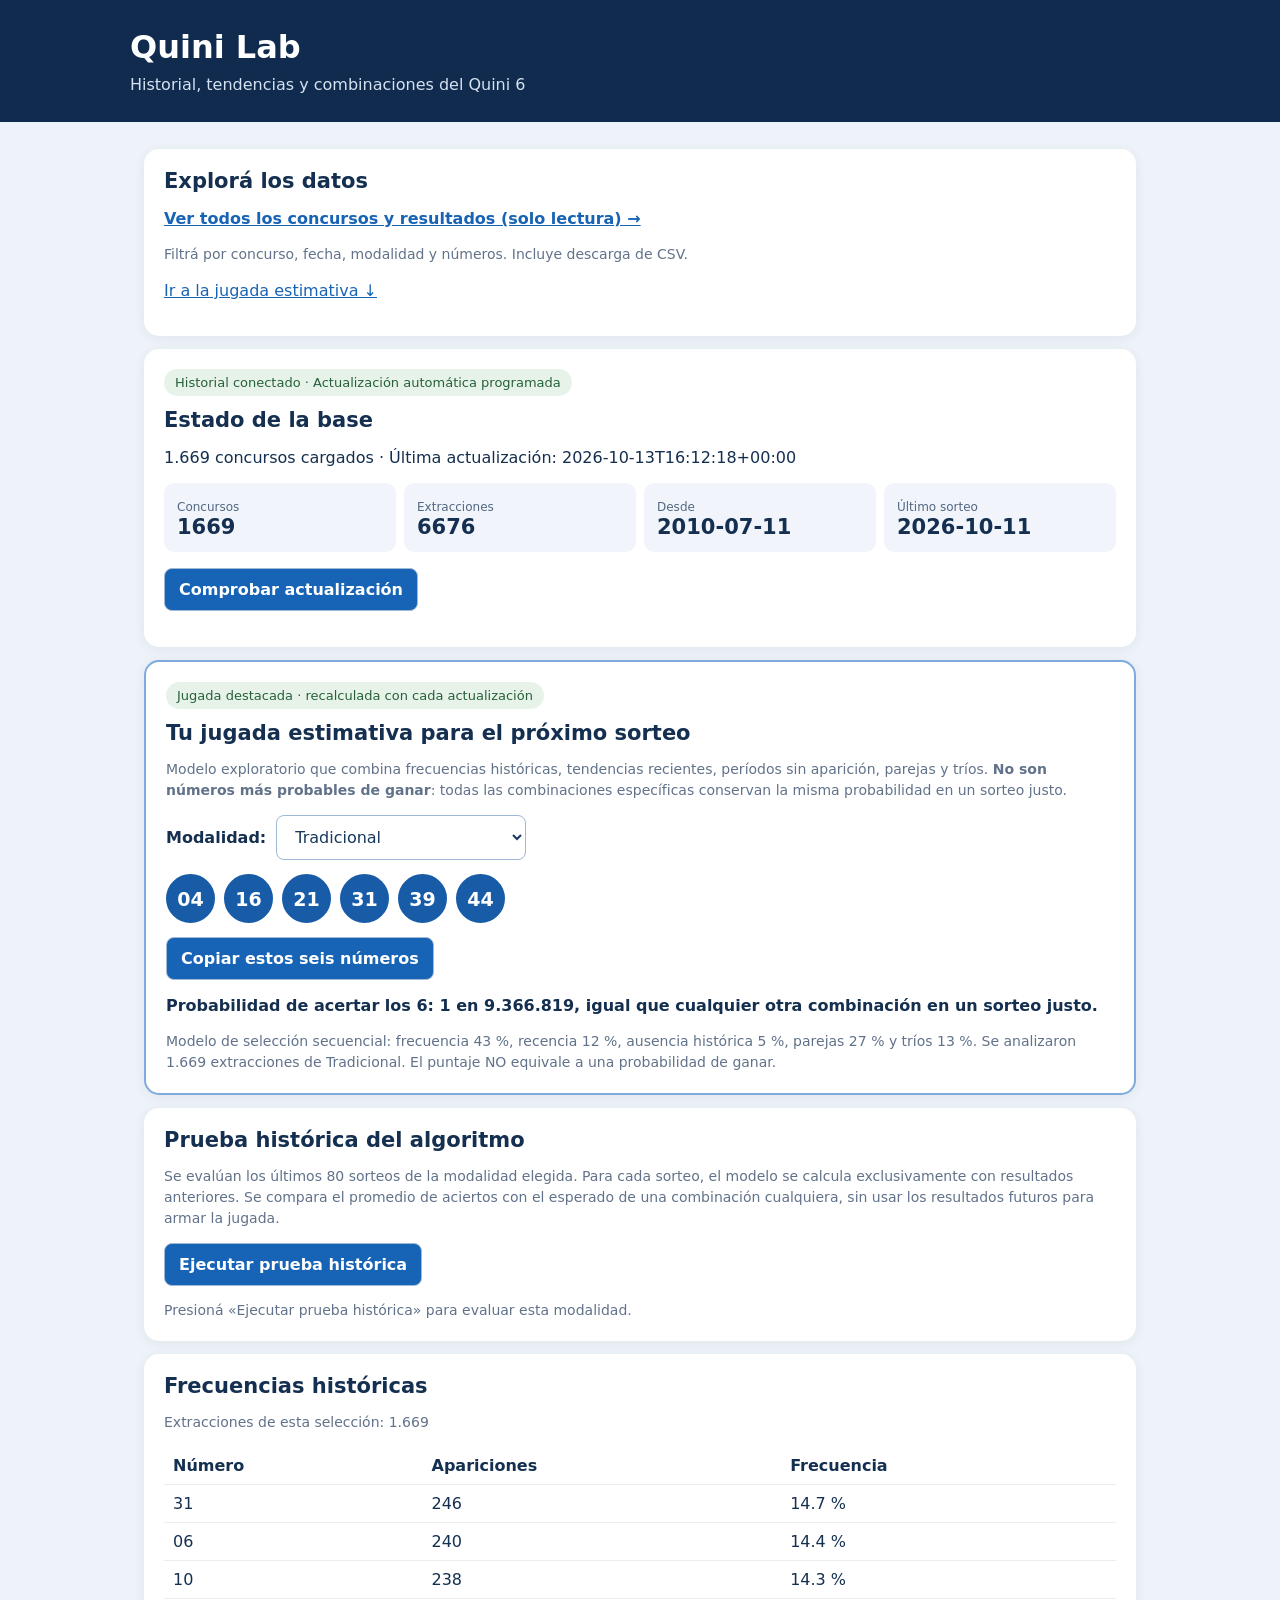
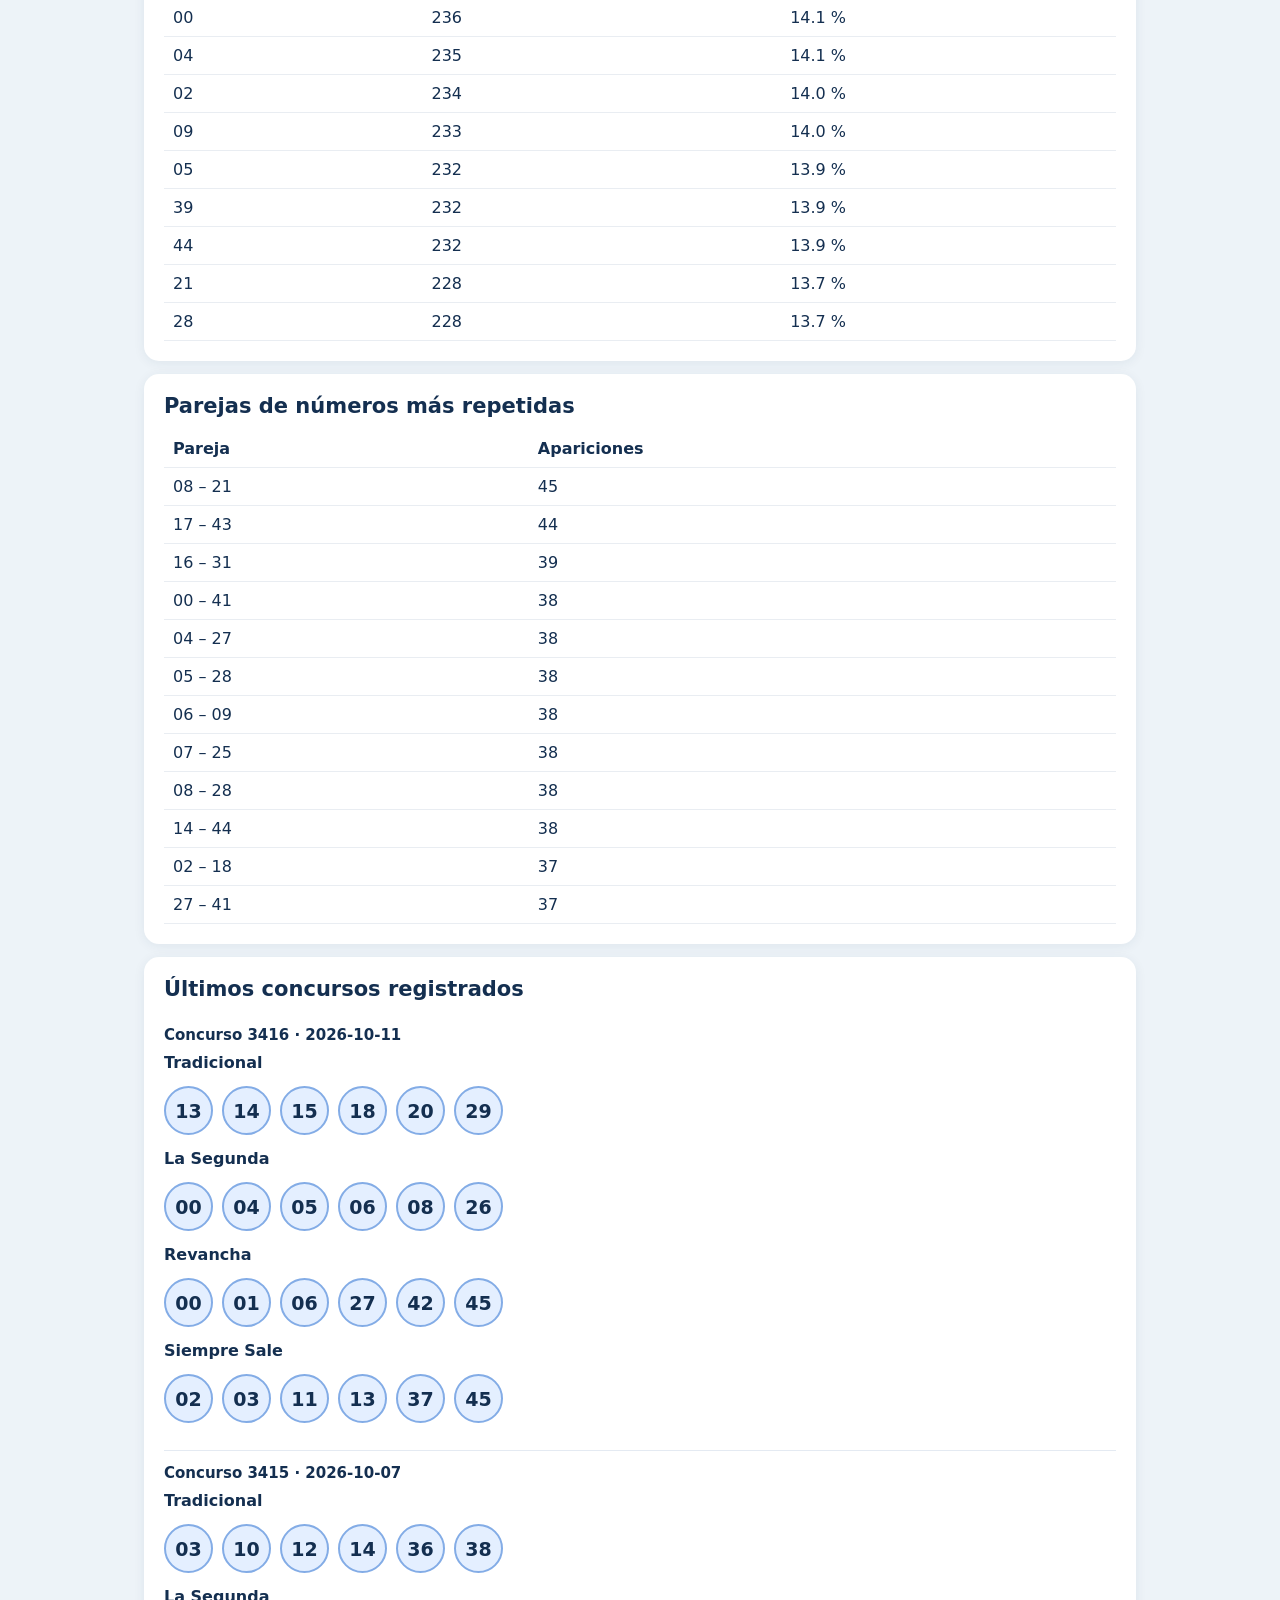
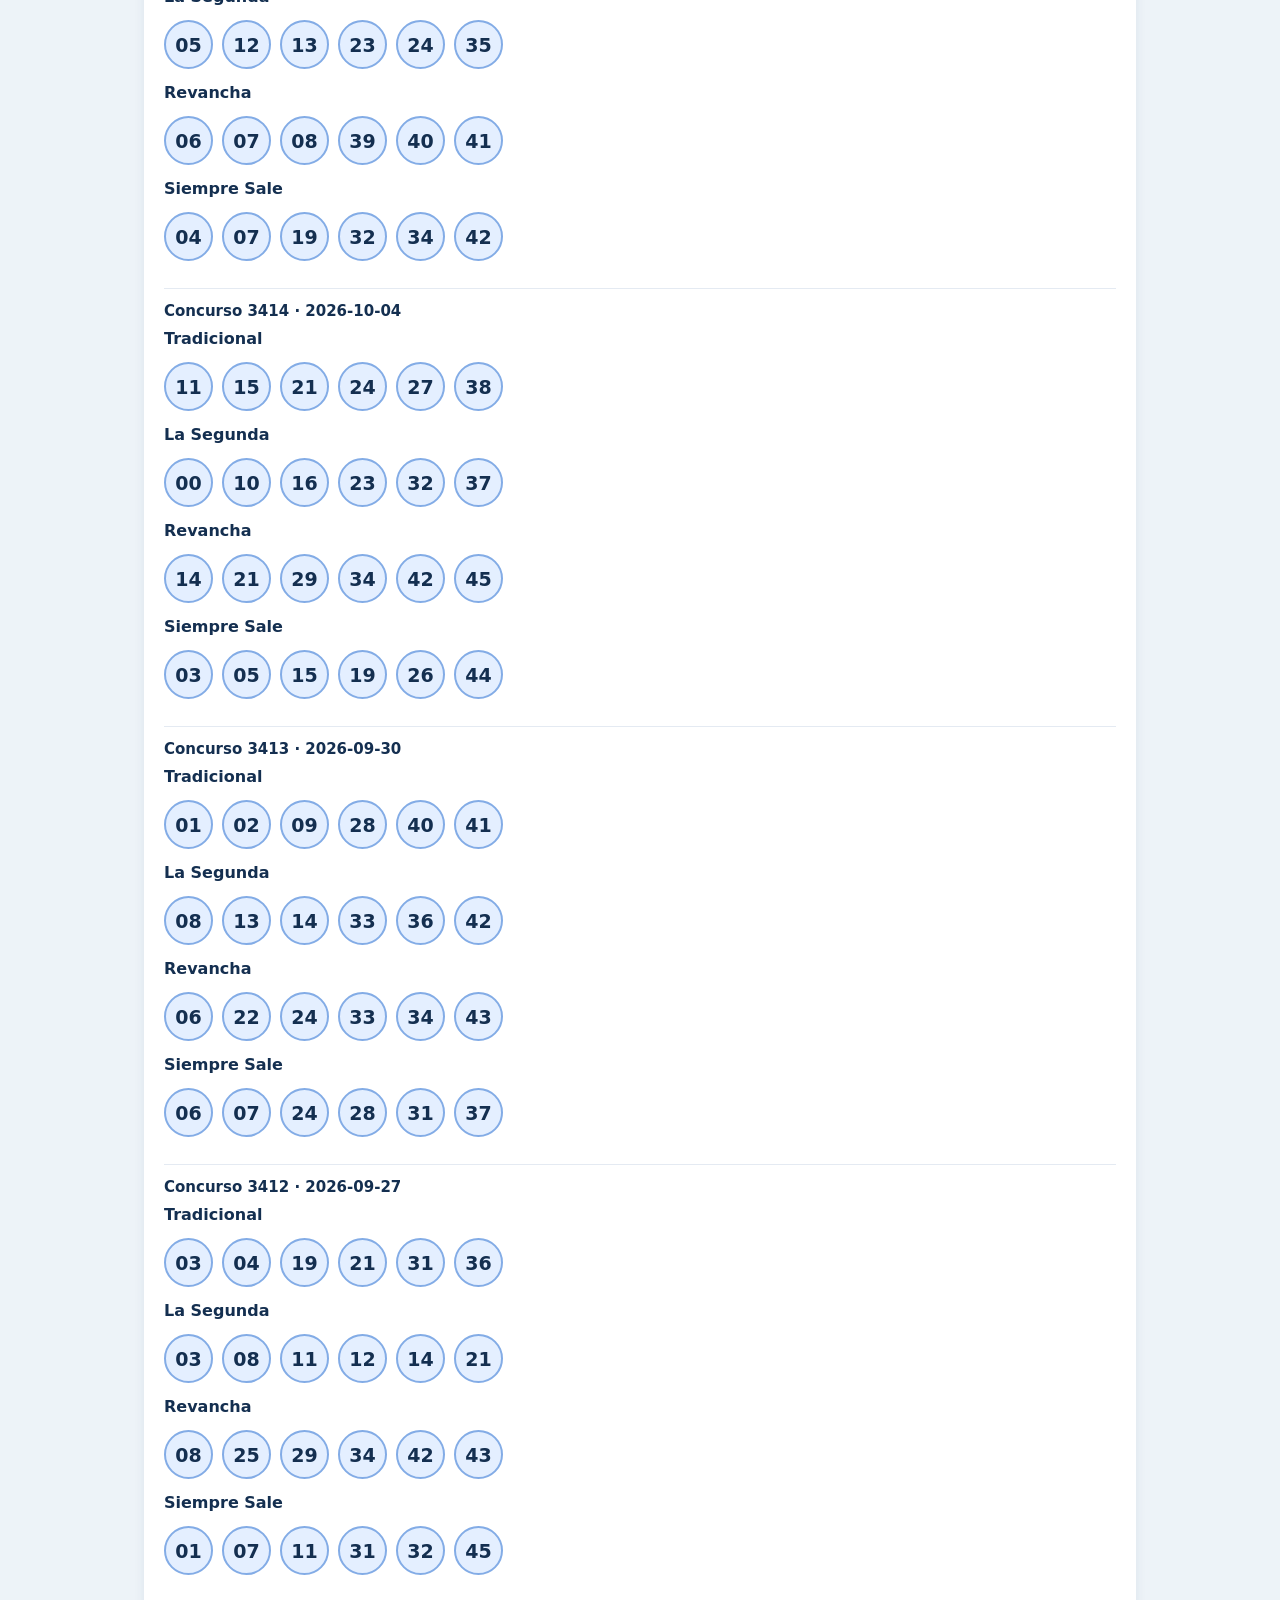
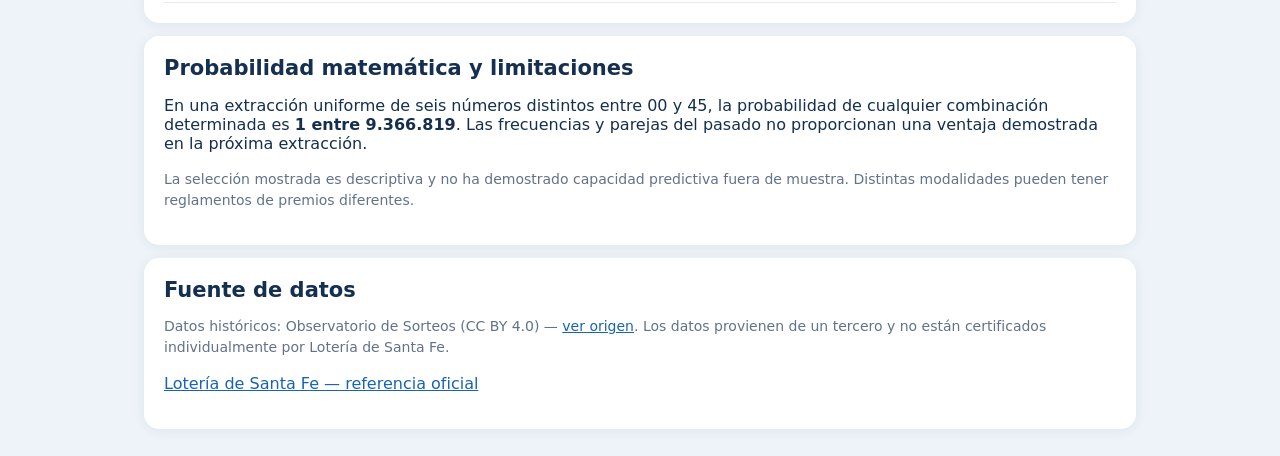
==== commit 3e9f85c3: "Integrar modelo con tríos, backtesting y consulta integral de historial" ====
--- a/app/index.html
+++ b/app/index.html
@@ -6,13 +6,14 @@
 :root{font-family:system-ui,-apple-system,"Segoe UI",sans-serif;color:#142f50;background:#edf3f8}*{box-sizing:border-box}body{margin:0}header{background:#102b4e;color:white;padding:28px 18px}header>div,main{max-width:1020px;margin:auto}header h1{margin:0;font-size:32px}header p{margin:9px 0 0;color:#d5e2f1}main{padding:14px}section{background:white;border-radius:15px;padding:20px;margin:13px 0;box-shadow:0 2px 12px #16345212}h2{font-size:21px;margin:0 0 12px}.muted{color:#61728a;font-size:14px;line-height:1.5}.eyebrow{display:inline-block;padding:6px 11px;border-radius:16px;background:#e7f3e9;color:#26603b;font-size:13px;margin-bottom:12px}.balls{display:flex;flex-wrap:wrap;gap:9px;margin:14px 0}.ball{display:inline-grid;place-items:center;width:49px;height:49px;border-radius:50%;background:#e4efff;border:2px solid #83ace6;font-weight:800;font-size:19px}.featured .ball{background:#185ca8;border-color:#185ca8;color:white}button,select{font:inherit;border:1px solid #9eb8d5;border-radius:8px;padding:11px 14px}button{background:#1763b5;color:white;cursor:pointer;font-weight:600}select{background:white;max-width:100%;width:250px;color:#17385c}.record{padding:13px 0;border-bottom:1px solid #e4eaf2}.record h3{font-size:15px;margin:0 0 9px}.grid{display:grid;grid-template-columns:repeat(auto-fit,minmax(180px,1fr));gap:8px}.metric{background:#f1f5fb;padding:13px;border-radius:10px}.metric strong{display:block;font-size:21px}.metric span{font-size:12px;color:#526783}.stack{display:flex;align-items:center;gap:10px;flex-wrap:wrap}table{border-collapse:collapse;width:100%}th,td{text-align:left;padding:9px;border-bottom:1px solid #e9edf2}small{color:#53667d}a{color:#1763b5}.featured{border:2px solid #7eaadd}.error{color:#a32b21}@media(max-width:520px){section{padding:16px}.ball{width:42px;height:42px;font-size:16px}header h1{font-size:28px}}
 </style></head><body><header><div><h1>Quini Lab</h1><p>Historial, tendencias y combinaciones del Quini 6</p></div></header>
 <main>
-<p><a href="#jugada"><strong>Ir directamente a mi jugada estimativa ↓</strong></a></p>
+<section><h2>Explorá los datos</h2><p><a href="./historial.html"><strong>Ver todos los concursos y resultados (solo lectura) →</strong></a></p><p class="muted">Filtrá por concurso, fecha, modalidad y números. Incluye descarga de CSV.</p><p><a href="#jugada">Ir a la jugada estimativa ↓</a></p></section>
 <section><span class="eyebrow">Historial conectado · Actualización automática programada</span><h2>Estado de la base</h2><p id="status" aria-live="polite">Cargando historial…</p><div id="metrics" class="grid"></div><p><button id="reload">Comprobar actualización</button></p></section>
 <section class="featured" id="jugada"><span class="eyebrow">Jugada destacada · recalculada con cada actualización</span><h2>Tu jugada estimativa para el próximo sorteo</h2>
-<p class="muted">Selección heurística basada en frecuencias individuales y coincidencias de parejas dentro de la modalidad elegida. <strong>No son números más probables de ganar</strong>: todas las combinaciones específicas conservan la misma probabilidad en un sorteo justo.</p>
+<p class="muted">Modelo exploratorio que combina frecuencias históricas, tendencias recientes, períodos sin aparición, parejas y tríos. <strong>No son números más probables de ganar</strong>: todas las combinaciones específicas conservan la misma probabilidad en un sorteo justo.</p>
 <div class="stack"><label for="mode"><strong>Modalidad:</strong></label><select id="mode"><option>Tradicional</option><option>La Segunda</option><option>Revancha</option><option>Siempre Sale</option><option value="Todas">Todas (combinadas)</option></select></div>
 <div id="pick" class="balls" aria-live="polite">Calculando…</div><button id="copyPick" type="button">Copiar estos seis números</button><p><strong>Probabilidad de acertar los 6: 1 en 9.366.819, igual que cualquier otra combinación en un sorteo justo.</strong></p><div id="explain" class="muted"></div>
 </section>
+<section><h2>Prueba histórica del algoritmo</h2><p class="muted">Se evalúan los últimos 80 sorteos de la modalidad elegida. Para cada sorteo, el modelo se calcula exclusivamente con resultados anteriores. Se compara el promedio de aciertos con el esperado de una combinación cualquiera, sin usar los resultados futuros para armar la jugada.</p><button id="backtest" type="button">Ejecutar prueba histórica</button><div id="validation" aria-live="polite" class="muted" style="margin-top:14px">Presioná el botón para evaluar el modelo.</div></section>
 <section><h2>Frecuencias históricas</h2><div id="stats">Cargando…</div></section>
 <section><h2>Parejas de números más repetidas</h2><div id="pairs">Cargando…</div></section>
 <section><h2>Últimos concursos registrados</h2><div id="results">Cargando…</div></section>
@@ -21,6 +22,7 @@
 <p class="muted">La selección mostrada es descriptiva y no ha demostrado capacidad predictiva fuera de muestra. Distintas modalidades pueden tener reglamentos de premios diferentes.</p></section>
 <section><h2>Fuente de datos</h2><p id="source" class="muted">Cargando atribución…</p><p><a href="https://www.loteriasantafe.gov.ar/" target="_blank" rel="noopener noreferrer">Lotería de Santa Fe — referencia oficial</a></p></section>
 </main>
+<script src="./model.js"></script>
 <script>
 const $=id=>document.getElementById(id);
 const escapeHTML=x=>String(x??'').replace(/[&<>"']/g,c=>({'&':'&amp;','<':'&lt;','>':'&gt;','"':'&quot;','&#39;':'&#39;'}[c]));
@@ -29,23 +31,31 @@
 function valid(a){return Array.isArray(a)&&a.length===6&&a.every(n=>Number.isInteger(n)&&n>=0&&n<=45)&&new Set(a).size===6}
 function sample(){const mode=$('mode').value;const draws=[];for(const d of history){for(const [m,a] of Object.entries(d.results||{})){if((mode==='Todas'||mode===m)&&valid(a))draws.push(a)}}return draws}
 function compute(){
-const draws=sample(), freq=Array(46).fill(0), pair=Array.from({length:46},()=>Array(46).fill(0));
-for(const a of draws){for(let i=0;i<6;i++){freq[a[i]]++;for(let j=i+1;j<6;j++){pair[a[i]][a[j]]++;pair[a[j]][a[i]]++}}}
-if(!draws.length){$('pick').textContent='No hay resultados suficientes.';$('stats').textContent='Sin resultados.';$('pairs').textContent='Sin resultados.';$('explain').textContent='';return}
-const avg=draws.length*6/46, expectedPair=draws.length*30/(46*45);
-const chosen=[];
-for(let k=0;k<6;k++){let best=-1,bestScore=-Infinity;for(let n=0;n<46;n++){if(chosen.includes(n))continue;
-let score=0.35*(freq[n]/avg);
-if(chosen.length)score+=0.65*(chosen.reduce((s,m)=>s+pair[n][m]/Math.max(expectedPair,1),0)/chosen.length);
-if(score>bestScore){best=n;bestScore=score}}chosen.push(best)}
-chosen.sort((a,b)=>a-b);latestPick=chosen;
+if(!window.QuiniModel){$('pick').textContent='No se pudo cargar el motor estadístico.';return}
+const data=QuiniModel.dataFor(history,$('mode').value);
+if(!data.length){$('pick').textContent='No hay resultados suficientes.';$('stats').textContent='Sin resultados.';$('pairs').textContent='Sin resultados.';return}
+const m=QuiniModel.compile(data),chosen=m.numbers,freq=m.frequency,pair=m.pairs;
+latestPick=chosen;
 $('pick').innerHTML=chosen.map(n=>'<span class="ball">'+pad(n)+'</span>').join('');
-let pcount=0;for(let i=0;i<6;i++)for(let j=i+1;j<6;j++)pcount+=pair[chosen[i]][chosen[j]];
-$('explain').textContent='Base analizada: '+draws.length.toLocaleString('es-AR')+' extracciones. Puntaje: 35 % frecuencia relativa y 65 % coocurrencia relativa de parejas; selección secuencial de seis números. Las 15 parejas de esta combinación acumularon '+pcount.toLocaleString('es-AR')+' apariciones en el historial (pueden aparecer varias en una extracción). Criterio exploratorio, no validado como predictor.';
-const top=freq.map((count,n)=>({n,count})).sort((a,b)=>b.count-a.count||a.n-b.n).slice(0,12);
-$('stats').innerHTML='<p class="muted">Extracciones para esta modalidad: '+draws.length.toLocaleString('es-AR')+'</p><table><thead><tr><th>Número</th><th>Apariciones</th><th>Frecuencia</th></tr></thead><tbody>'+top.map(x=>'<tr><td>'+pad(x.n)+'</td><td>'+x.count.toLocaleString('es-AR')+'</td><td>'+(100*x.count/draws.length).toFixed(1)+' %</td></tr>').join('')+'</tbody></table>';
-const pairs=[];for(let a=0;a<46;a++)for(let b=a+1;b<46;b++)pairs.push({a,b,count:pair[a][b]});pairs.sort((x,y)=>y.count-x.count||x.a-y.a||x.b-y.b);
+$('explain').textContent='Modelo de selección secuencial: frecuencia 43 %, recencia 12 %, ausencia histórica 5 %, parejas 27 % y tríos 13 %. Se analizaron '+data.length.toLocaleString('es-AR')+' extracciones de '+$('mode').value+'. El puntaje NO equivale a una probabilidad de ganar.';
+const top=Array.from(freq,(count,n)=>({n,count})).sort((a,b)=>b.count-a.count||a.n-b.n).slice(0,12);
+$('stats').innerHTML='<p class="muted">Extracciones de esta selección: '+data.length.toLocaleString('es-AR')+'</p><table><thead><tr><th>Número</th><th>Apariciones</th><th>Frecuencia</th></tr></thead><tbody>'+top.map(x=>'<tr><td>'+pad(x.n)+'</td><td>'+x.count.toLocaleString('es-AR')+'</td><td>'+(100*x.count/data.length).toFixed(1)+' %</td></tr>').join('')+'</tbody></table>';
+const pairs=[];for(let a=0;a<46;a++)for(let b=a+1;b<46;b++)pairs.push({a,b,count:pair[a*46+b]});pairs.sort((a,b)=>b.count-a.count||a.a-b.a||a.b-b.b);
 $('pairs').innerHTML='<table><thead><tr><th>Pareja</th><th>Apariciones</th></tr></thead><tbody>'+pairs.slice(0,12).map(x=>'<tr><td>'+pad(x.a)+' – '+pad(x.b)+'</td><td>'+x.count.toLocaleString('es-AR')+'</td></tr>').join('')+'</tbody></table>';
+$('validation').textContent='Presioná «Ejecutar prueba histórica» para evaluar esta modalidad.';
+}
+function runValidation(){
+if(!window.QuiniModel||!history.length){$('validation').textContent='Todavía no hay resultados disponibles para analizar.';return}
+$('validation').textContent='Calculando resultados retrospectivos…';
+$('backtest').disabled=true;
+setTimeout(()=>{
+try{
+const result=QuiniModel.backtest(QuiniModel.dataFor(history,$('mode').value),80);
+if(result.error)throw Error(result.error);
+const sign=result.meanHits>result.expectedRandom?'por encima':'por debajo';
+$('validation').innerHTML='<p><strong>'+result.count+' extracciones evaluadas.</strong> Media de aciertos de esta estrategia: <strong>'+result.meanHits.toFixed(3)+'</strong>. Referencia matemática para cualquier jugada independiente: <strong>'+result.expectedRandom.toFixed(3)+'</strong> aciertos por extracción. El promedio obtenido quedó '+sign+' de esa referencia.</p><p>Distribución de aciertos: '+result.distribution.map((n,i)=>i+' aciertos: '+n).join(' · ')+'</p><p><strong>Interpretación:</strong> es una prueba retrospectiva de una sola estrategia, con muestra limitada; no demuestra que exista una ventaja futura y puede presentar variaciones aleatorias.</p>';
+}catch(e){$('validation').textContent='Error en la prueba: '+e.message}finally{$('backtest').disabled=false}
+},30);
 }
 async function load(){
 $('status').textContent='Consultando historial…';
@@ -59,5 +69,5 @@
 $('results').innerHTML=recent.map(d=>'<div class="record"><h3>Concurso '+escapeHTML(d.contest)+' · '+escapeHTML(d.date)+'</h3>'+Object.entries(d.results||{}).filter(([m,a])=>valid(a)).map(([m,a])=>'<strong>'+escapeHTML(m)+'</strong><div class="balls">'+a.map(n=>'<span class="ball">'+pad(n)+'</span>').join('')+'</div>').join('')+'</div>').join('')||'Sin resultados.';
 compute();
 }catch(e){$('status').className='error';$('status').textContent='No se pudo cargar el historial: '+e.message;$('pick').textContent='Sin datos disponibles';$('stats').textContent='Sin datos disponibles';$('pairs').textContent='Sin datos disponibles'}}
-$('copyPick').addEventListener('click',async()=>{if(latestPick.length!==6)return;const txt=latestPick.map(pad).join(' - ');try{await navigator.clipboard.writeText(txt);$('copyPick').textContent='¡Jugada copiada!';setTimeout(()=>$('copyPick').textContent='Copiar estos seis números',2000)}catch(e){$('copyPick').textContent=txt}});$('reload').addEventListener('click',load);$('mode').addEventListener('change',compute);load();
+$('copyPick').addEventListener('click',async()=>{if(latestPick.length!==6)return;const txt=latestPick.map(pad).join(' - ');try{await navigator.clipboard.writeText(txt);$('copyPick').textContent='¡Jugada copiada!';setTimeout(()=>$('copyPick').textContent='Copiar estos seis números',2000)}catch(e){$('copyPick').textContent=txt}});$('backtest').addEventListener('click',runValidation);$('reload').addEventListener('click',load);$('mode').addEventListener('change',compute);load();
 </script></body></html>
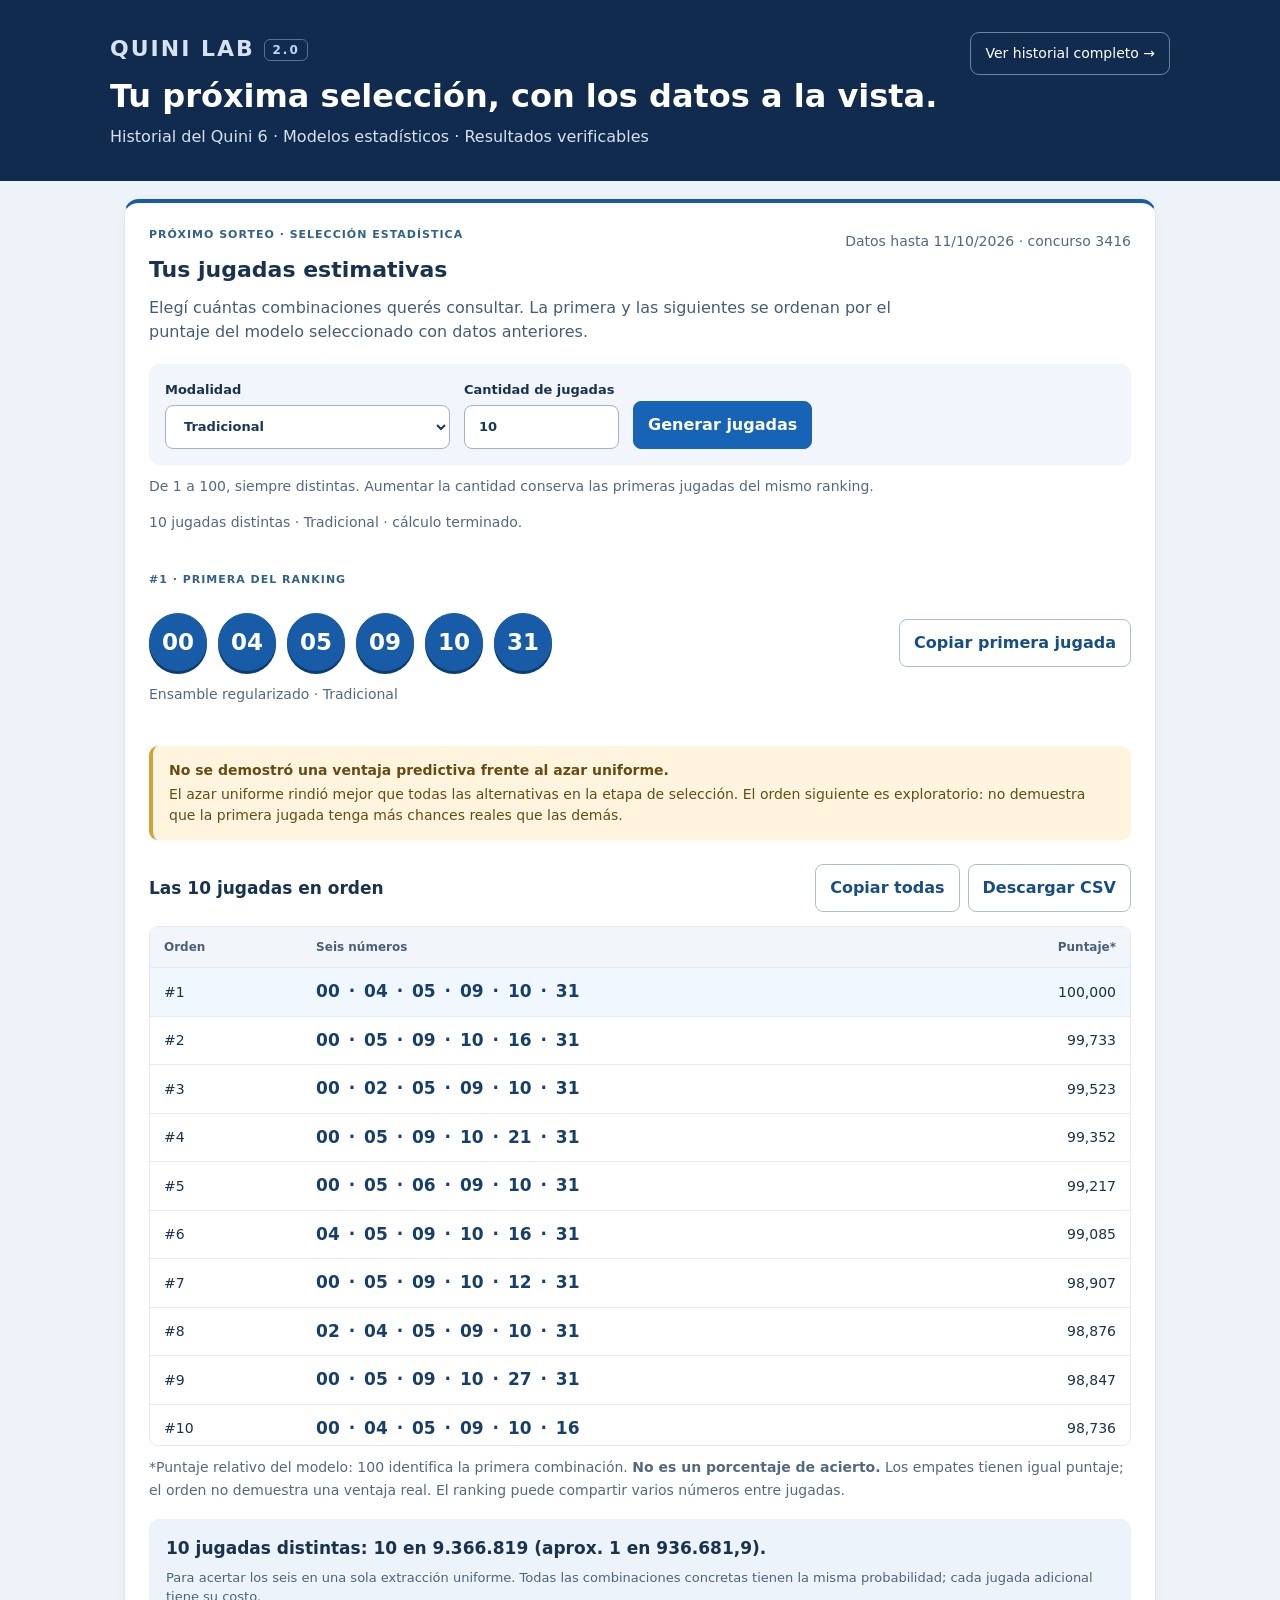
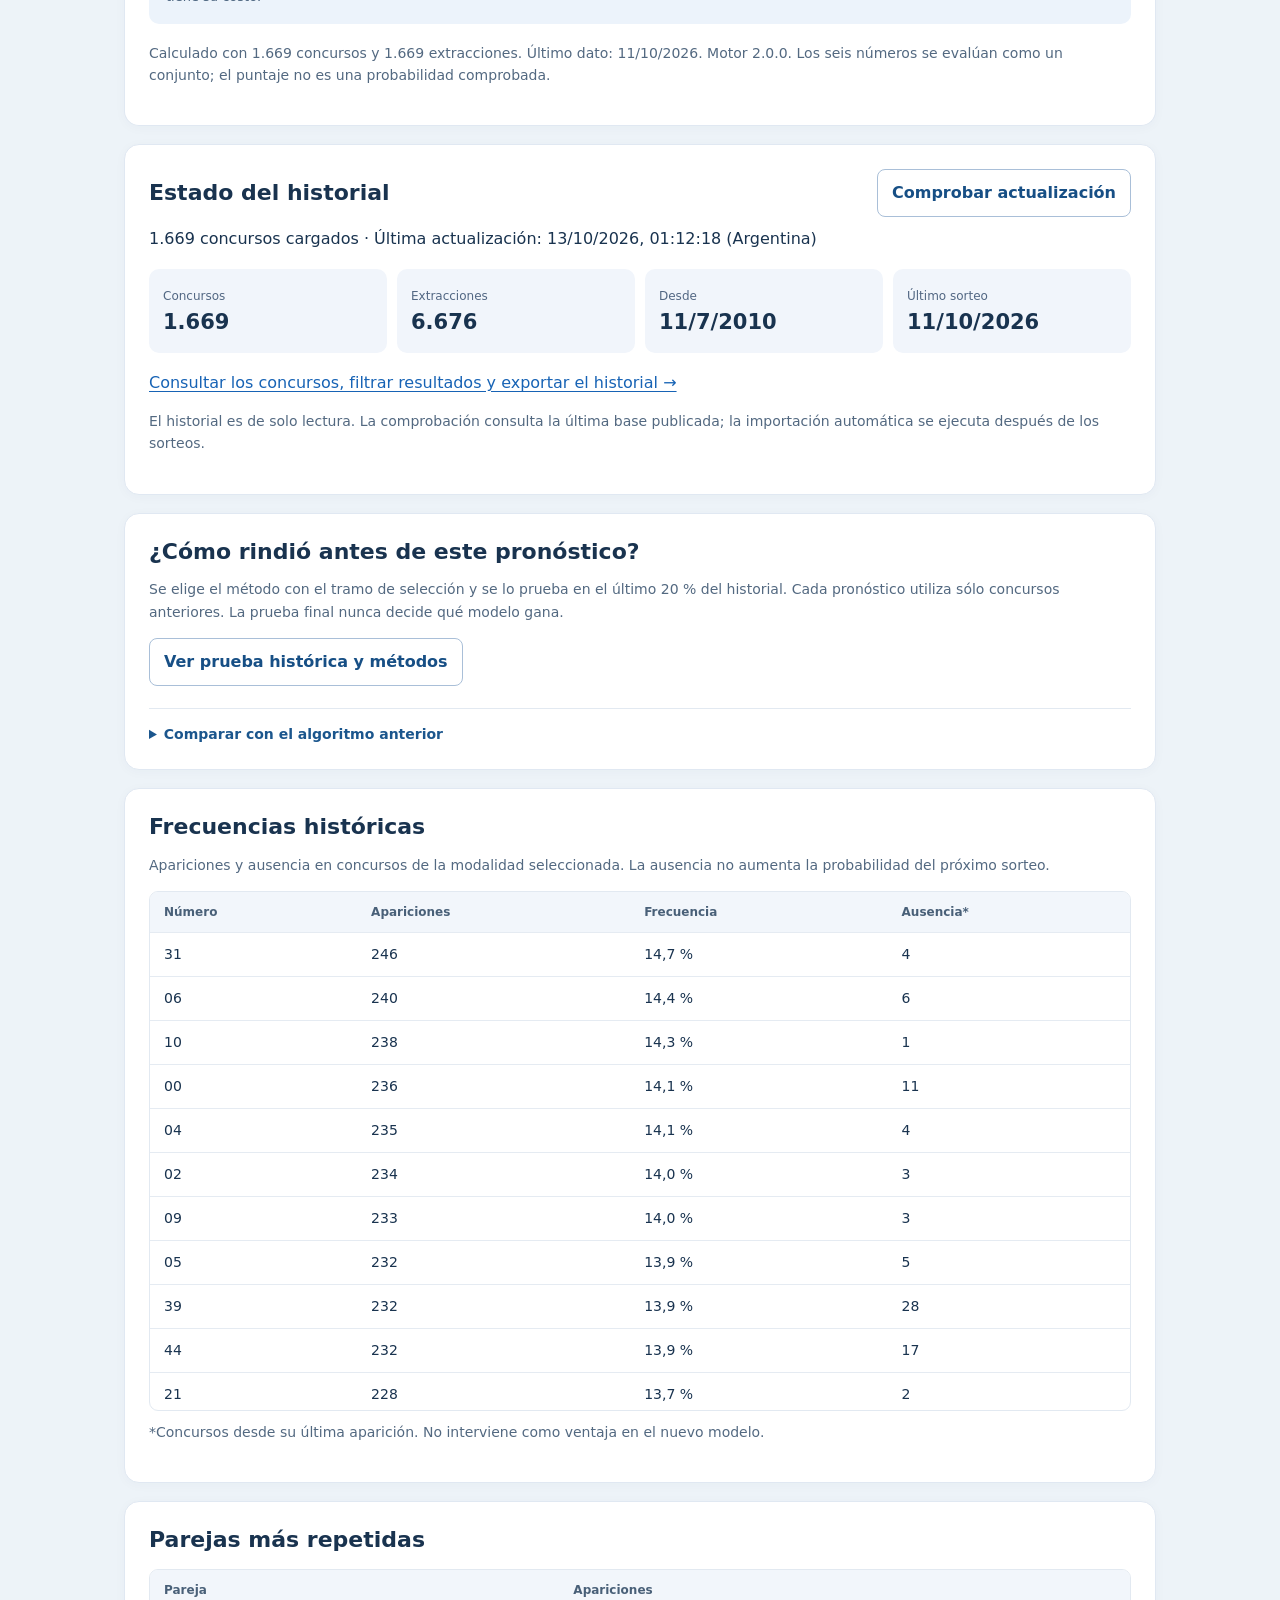
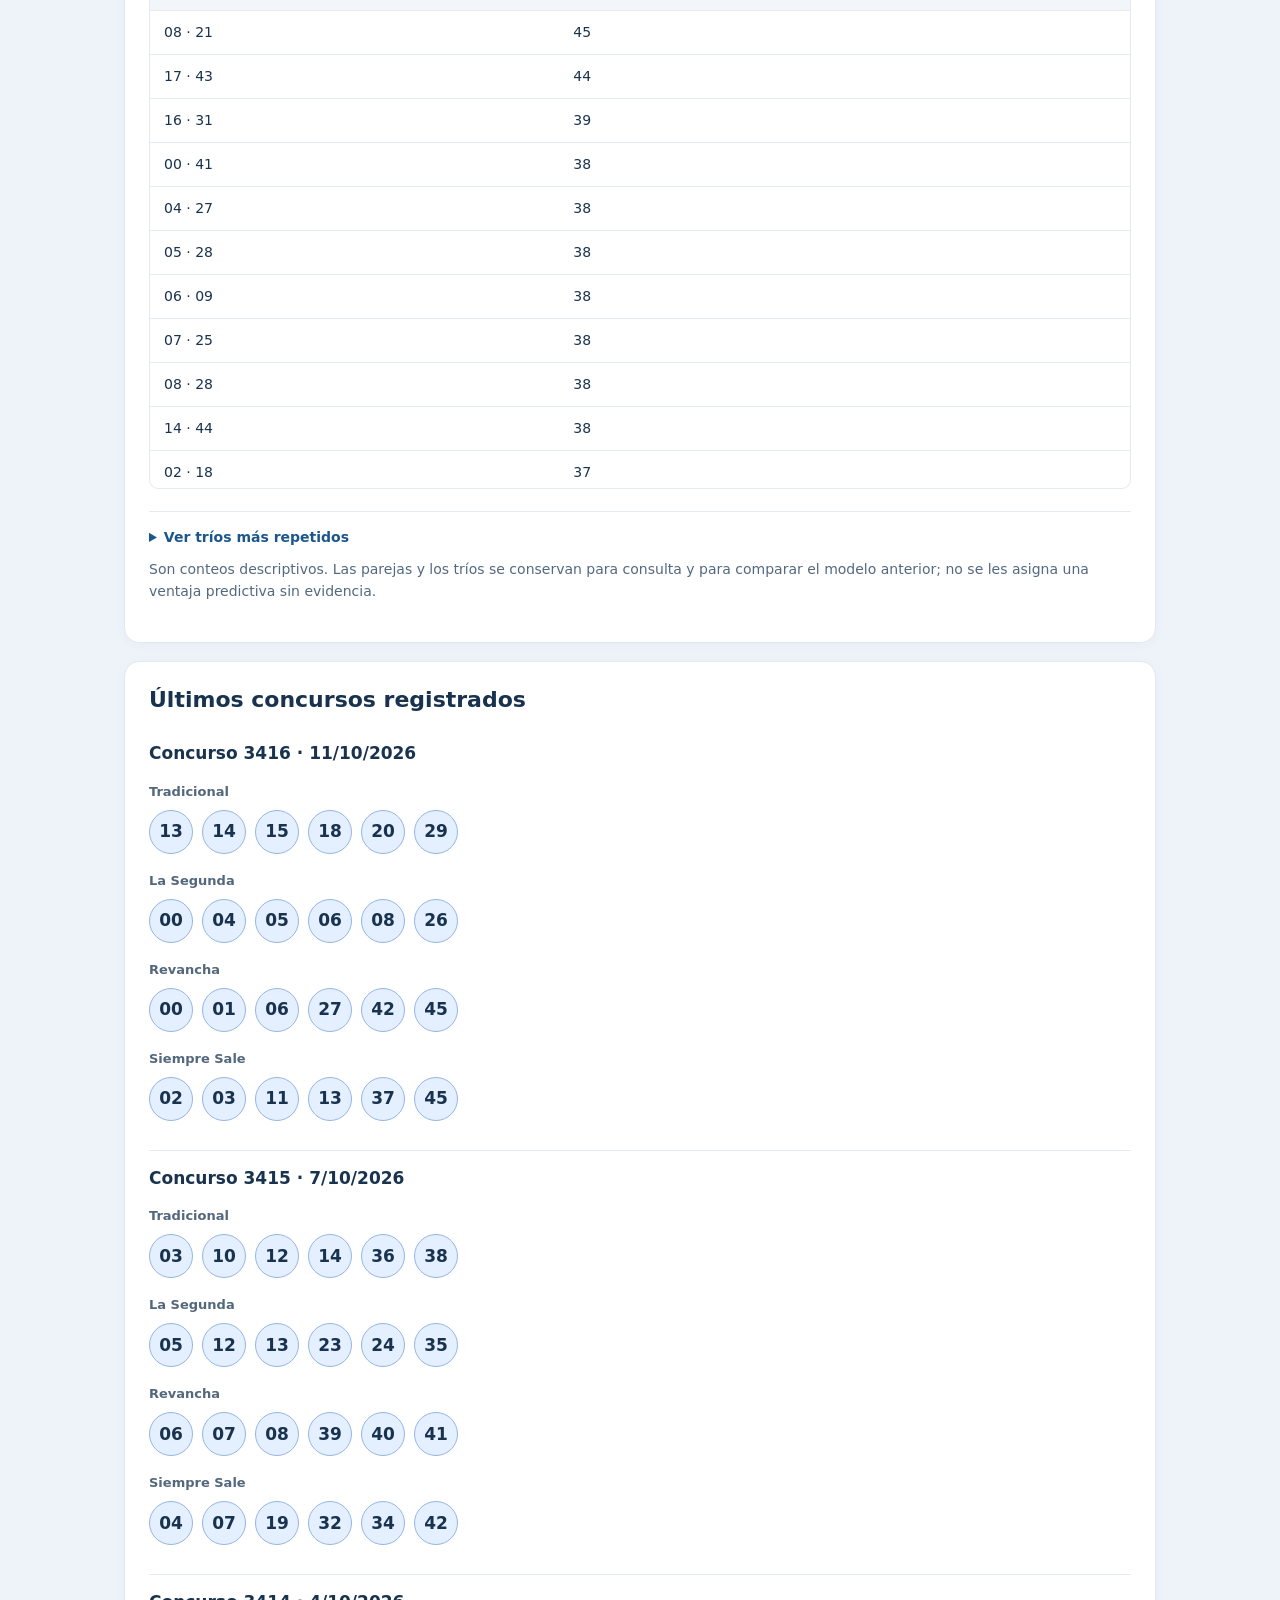
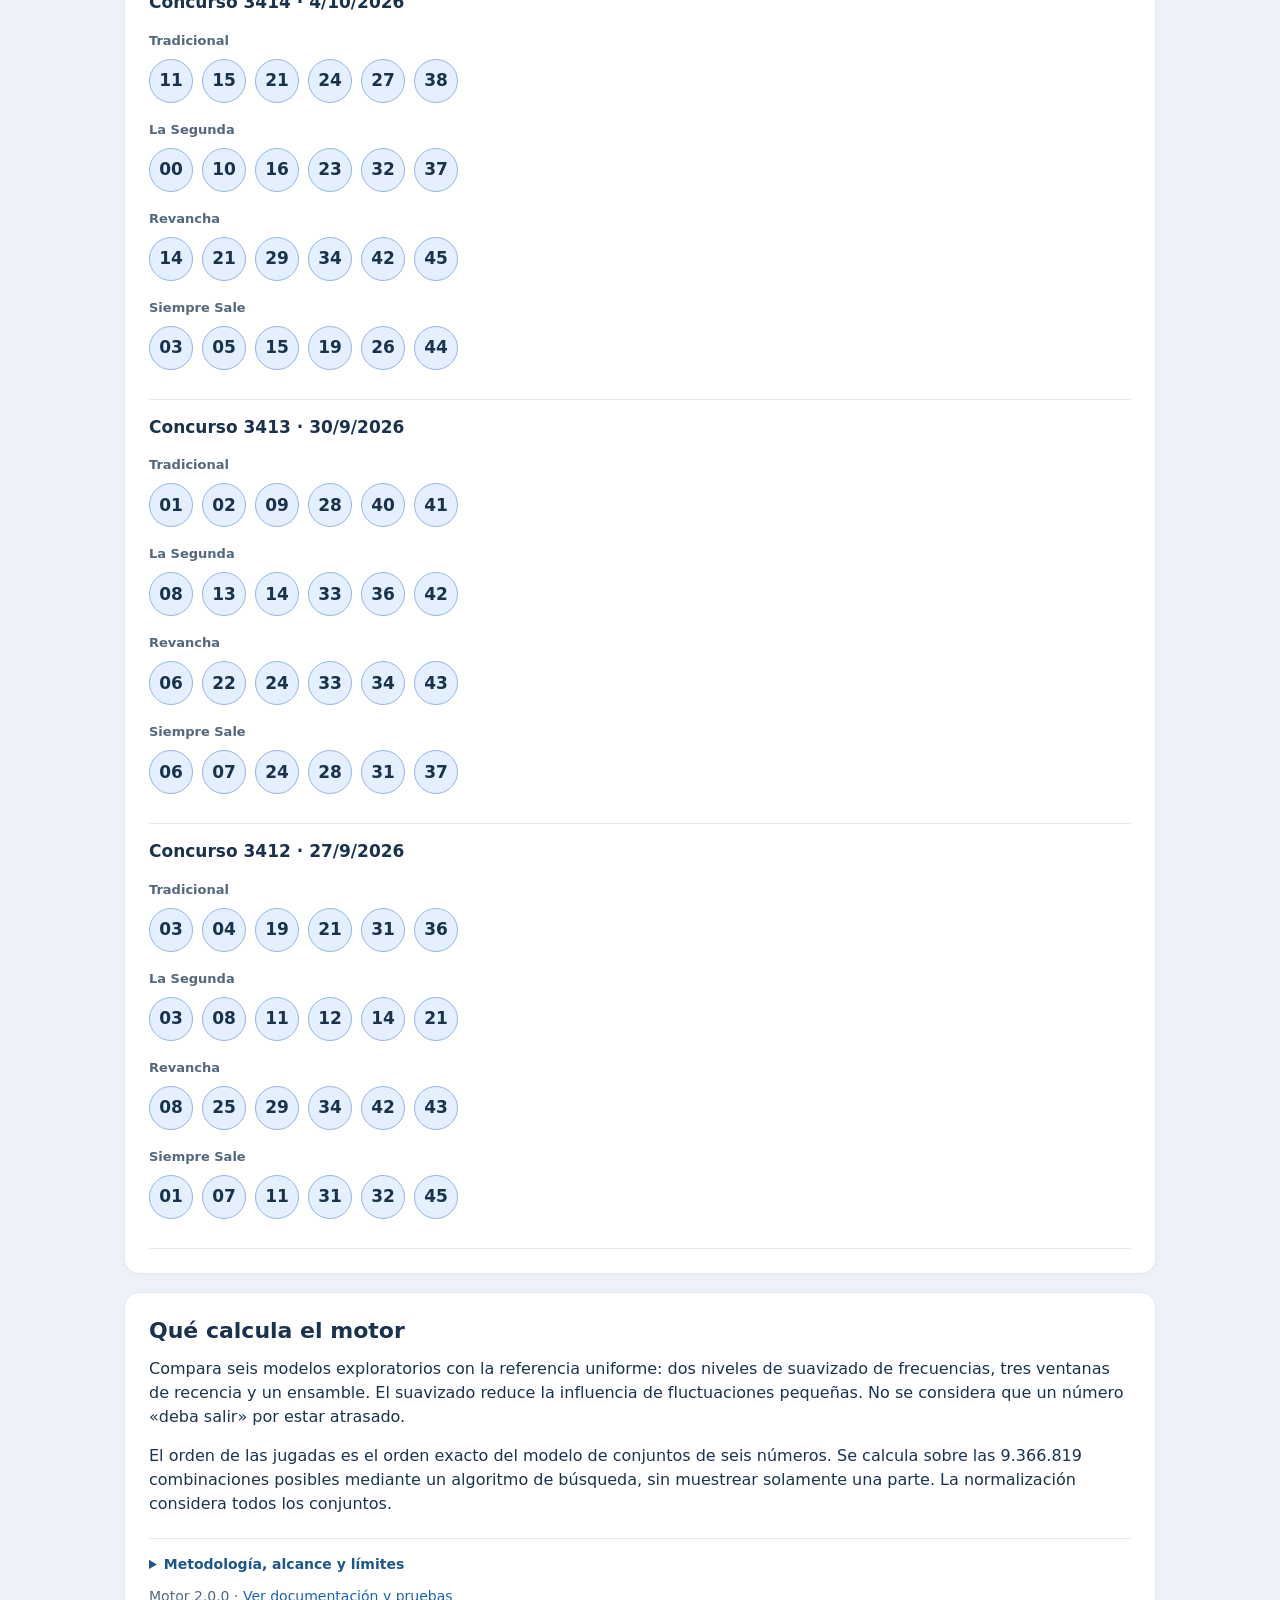
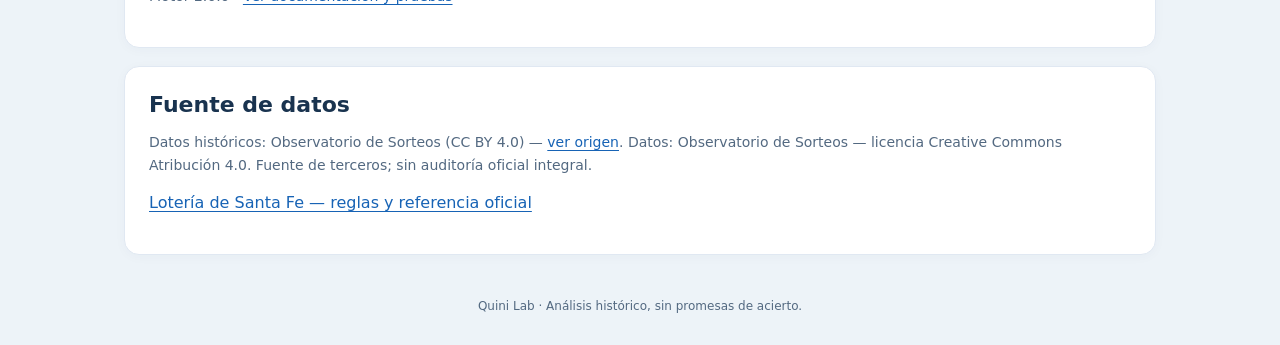
==== commit 43b48796: "Quini Lab 2.0: ranking de 1 a 100 jugadas, modelos regularizados y validación temporal" ====
--- a/app/index.html
+++ b/app/index.html
@@ -1,73 +1,41 @@
 <!doctype html>
-<html lang="es"><head>
+<html lang="es-AR">
+<head>
 <meta charset="utf-8"><meta name="viewport" content="width=device-width,initial-scale=1">
-<meta name="theme-color" content="#102b4e"><title>Quini Lab | Historial y análisis</title>
-<style>
-:root{font-family:system-ui,-apple-system,"Segoe UI",sans-serif;color:#142f50;background:#edf3f8}*{box-sizing:border-box}body{margin:0}header{background:#102b4e;color:white;padding:28px 18px}header>div,main{max-width:1020px;margin:auto}header h1{margin:0;font-size:32px}header p{margin:9px 0 0;color:#d5e2f1}main{padding:14px}section{background:white;border-radius:15px;padding:20px;margin:13px 0;box-shadow:0 2px 12px #16345212}h2{font-size:21px;margin:0 0 12px}.muted{color:#61728a;font-size:14px;line-height:1.5}.eyebrow{display:inline-block;padding:6px 11px;border-radius:16px;background:#e7f3e9;color:#26603b;font-size:13px;margin-bottom:12px}.balls{display:flex;flex-wrap:wrap;gap:9px;margin:14px 0}.ball{display:inline-grid;place-items:center;width:49px;height:49px;border-radius:50%;background:#e4efff;border:2px solid #83ace6;font-weight:800;font-size:19px}.featured .ball{background:#185ca8;border-color:#185ca8;color:white}button,select{font:inherit;border:1px solid #9eb8d5;border-radius:8px;padding:11px 14px}button{background:#1763b5;color:white;cursor:pointer;font-weight:600}select{background:white;max-width:100%;width:250px;color:#17385c}.record{padding:13px 0;border-bottom:1px solid #e4eaf2}.record h3{font-size:15px;margin:0 0 9px}.grid{display:grid;grid-template-columns:repeat(auto-fit,minmax(180px,1fr));gap:8px}.metric{background:#f1f5fb;padding:13px;border-radius:10px}.metric strong{display:block;font-size:21px}.metric span{font-size:12px;color:#526783}.stack{display:flex;align-items:center;gap:10px;flex-wrap:wrap}table{border-collapse:collapse;width:100%}th,td{text-align:left;padding:9px;border-bottom:1px solid #e9edf2}small{color:#53667d}a{color:#1763b5}.featured{border:2px solid #7eaadd}.error{color:#a32b21}@media(max-width:520px){section{padding:16px}.ball{width:42px;height:42px;font-size:16px}header h1{font-size:28px}}
-</style></head><body><header><div><h1>Quini Lab</h1><p>Historial, tendencias y combinaciones del Quini 6</p></div></header>
+<meta name="theme-color" content="#102b4e"><title>Quini Lab | Jugadas y análisis</title>
+<link rel="stylesheet" href="./styles.css?v=2.0.0">
+</head>
+<body>
+<header><div class="header-inner"><div><p class="brand">QUINI LAB <span>2.0</span></p><h1>Tu próxima selección, con los datos a la vista.</h1><p>Historial del Quini 6 · Modelos estadísticos · Resultados verificables</p></div><a href="./historial.html" class="header-link">Ver historial completo →</a></div></header>
 <main>
-<section><h2>Explorá los datos</h2><p><a href="./historial.html"><strong>Ver todos los concursos y resultados (solo lectura) →</strong></a></p><p class="muted">Filtrá por concurso, fecha, modalidad y números. Incluye descarga de CSV.</p><p><a href="#jugada">Ir a la jugada estimativa ↓</a></p></section>
-<section><span class="eyebrow">Historial conectado · Actualización automática programada</span><h2>Estado de la base</h2><p id="status" aria-live="polite">Cargando historial…</p><div id="metrics" class="grid"></div><p><button id="reload">Comprobar actualización</button></p></section>
-<section class="featured" id="jugada"><span class="eyebrow">Jugada destacada · recalculada con cada actualización</span><h2>Tu jugada estimativa para el próximo sorteo</h2>
-<p class="muted">Modelo exploratorio que combina frecuencias históricas, tendencias recientes, períodos sin aparición, parejas y tríos. <strong>No son números más probables de ganar</strong>: todas las combinaciones específicas conservan la misma probabilidad en un sorteo justo.</p>
-<div class="stack"><label for="mode"><strong>Modalidad:</strong></label><select id="mode"><option>Tradicional</option><option>La Segunda</option><option>Revancha</option><option>Siempre Sale</option><option value="Todas">Todas (combinadas)</option></select></div>
-<div id="pick" class="balls" aria-live="polite">Calculando…</div><button id="copyPick" type="button">Copiar estos seis números</button><p><strong>Probabilidad de acertar los 6: 1 en 9.366.819, igual que cualquier otra combinación en un sorteo justo.</strong></p><div id="explain" class="muted"></div>
+<section class="featured" id="jugada" aria-labelledby="pick-title">
+<div class="section-heading"><span class="eyebrow">PRÓXIMO SORTEO · SELECCIÓN ESTADÍSTICA</span><span id="cutoff" class="muted">Consultando historial…</span></div>
+<h2 id="pick-title">Tus jugadas estimativas</h2>
+<p class="intro">Elegí cuántas combinaciones querés consultar. La primera y las siguientes se ordenan por el puntaje del modelo seleccionado con datos anteriores.</p>
+<form id="generate-form" class="controls">
+<label for="mode">Modalidad<select id="mode"><option>Tradicional</option><option>La Segunda</option><option>Revancha</option><option>Siempre Sale</option><option value="Todas">Todas (historial combinado)</option></select></label>
+<label for="quantity">Cantidad de jugadas<input id="quantity" type="number" min="1" max="100" step="1" value="10" required inputmode="numeric" aria-describedby="quantity-help"></label>
+<button id="generate" type="submit" disabled>Generar jugadas</button>
+</form>
+<p id="quantity-help" class="muted">De 1 a 100, siempre distintas. Aumentar la cantidad conserva las primeras jugadas del mismo ranking.</p>
+<p id="compute-status" role="status" aria-live="polite">Cargando datos…</p>
+<div id="forecast" hidden>
+<div class="primary-pick"><div><p class="eyebrow">#1 · PRIMERA DEL RANKING</p><div id="pick" class="balls featured-balls"></div><p id="model-name" class="muted"></p></div><button id="copyPick" type="button" class="secondary" disabled>Copiar primera jugada</button></div>
+<div id="evidence" class="notice" role="status"></div>
+<div class="section-heading"><h3 id="ranking-title">Ranking completo</h3><div class="actions"><button id="copyAll" type="button" class="secondary" disabled>Copiar todas</button><button id="exportPicks" type="button" class="secondary" disabled>Descargar CSV</button></div></div>
+<div class="table-scroll"><table class="ranking"><thead><tr><th scope="col">Orden</th><th scope="col">Seis números</th><th scope="col">Puntaje*</th></tr></thead><tbody id="ranked"></tbody></table></div>
+<p class="muted">*Puntaje relativo del modelo: 100 identifica la primera combinación. <strong>No es un porcentaje de acierto.</strong> Los empates tienen igual puntaje; el orden no demuestra una ventaja real. El ranking puede compartir varios números entre jugadas.</p>
+<div class="probability"><strong id="chance"></strong><span>Para acertar los seis en una sola extracción uniforme. Todas las combinaciones concretas tienen la misma probabilidad; cada jugada adicional tiene su costo.</span></div>
+<p id="explain" class="muted"></p>
+</div>
 </section>
-<section><h2>Prueba histórica del algoritmo</h2><p class="muted">Se evalúan los últimos 80 sorteos de la modalidad elegida. Para cada sorteo, el modelo se calcula exclusivamente con resultados anteriores. Se compara el promedio de aciertos con el esperado de una combinación cualquiera, sin usar los resultados futuros para armar la jugada.</p><button id="backtest" type="button">Ejecutar prueba histórica</button><div id="validation" aria-live="polite" class="muted" style="margin-top:14px">Presioná el botón para evaluar el modelo.</div></section>
-<section><h2>Frecuencias históricas</h2><div id="stats">Cargando…</div></section>
-<section><h2>Parejas de números más repetidas</h2><div id="pairs">Cargando…</div></section>
+<section aria-labelledby="base-title"><div class="section-heading"><h2 id="base-title">Estado del historial</h2><button id="reload" class="secondary">Comprobar actualización</button></div><p id="status" aria-live="polite">Cargando historial…</p><div id="metrics" class="grid"></div><p><a href="./historial.html">Consultar los concursos, filtrar resultados y exportar el historial →</a></p><p class="muted">El historial es de solo lectura. La comprobación consulta la última base publicada; la importación automática se ejecuta después de los sorteos.</p></section>
+<section aria-labelledby="test-title"><h2 id="test-title">¿Cómo rindió antes de este pronóstico?</h2><p class="muted">Se elige el método con el tramo de selección y se lo prueba en el último 20 % del historial. Cada pronóstico utiliza sólo concursos anteriores. La prueba final nunca decide qué modelo gana.</p><button id="backtest" class="secondary" type="button" disabled>Ver prueba histórica y métodos</button><div id="validation" hidden aria-live="polite"></div><details><summary>Comparar con el algoritmo anterior</summary><p class="muted">Conserva la heurística de frecuencias, atrasos, parejas y tríos como referencia. Evalúa hasta 80 extracciones recientes, con el error de ejecución corregido y sin usar otras modalidades del mismo concurso. Este período difiere del de la prueba final del motor nuevo.</p><button id="legacy-test" type="button" class="secondary" disabled>Evaluar modelo anterior</button><div id="legacy-result" class="muted" aria-live="polite"></div></details></section>
+<section><h2>Frecuencias históricas</h2><p class="muted">Apariciones y ausencia en concursos de la modalidad seleccionada. La ausencia no aumenta la probabilidad del próximo sorteo.</p><div id="stats">Cargando…</div></section>
+<section><h2>Parejas más repetidas</h2><div id="pairs">Cargando…</div><details><summary>Ver tríos más repetidos</summary><div id="triples"></div></details><p class="muted">Son conteos descriptivos. Las parejas y los tríos se conservan para consulta y para comparar el modelo anterior; no se les asigna una ventaja predictiva sin evidencia.</p></section>
 <section><h2>Últimos concursos registrados</h2><div id="results">Cargando…</div></section>
-<section><h2>Probabilidad matemática y limitaciones</h2>
-<p>En una extracción uniforme de seis números distintos entre 00 y 45, la probabilidad de cualquier combinación determinada es <strong>1 entre 9.366.819</strong>. Las frecuencias y parejas del pasado no proporcionan una ventaja demostrada en la próxima extracción.</p>
-<p class="muted">La selección mostrada es descriptiva y no ha demostrado capacidad predictiva fuera de muestra. Distintas modalidades pueden tener reglamentos de premios diferentes.</p></section>
-<section><h2>Fuente de datos</h2><p id="source" class="muted">Cargando atribución…</p><p><a href="https://www.loteriasantafe.gov.ar/" target="_blank" rel="noopener noreferrer">Lotería de Santa Fe — referencia oficial</a></p></section>
-</main>
-<script src="./model.js"></script>
-<script>
-const $=id=>document.getElementById(id);
-const escapeHTML=x=>String(x??'').replace(/[&<>"']/g,c=>({'&':'&amp;','<':'&lt;','>':'&gt;','"':'&quot;','&#39;':'&#39;'}[c]));
-const pad=n=>String(n).padStart(2,'0');
-let history=[];let latestPick=[];
-function valid(a){return Array.isArray(a)&&a.length===6&&a.every(n=>Number.isInteger(n)&&n>=0&&n<=45)&&new Set(a).size===6}
-function sample(){const mode=$('mode').value;const draws=[];for(const d of history){for(const [m,a] of Object.entries(d.results||{})){if((mode==='Todas'||mode===m)&&valid(a))draws.push(a)}}return draws}
-function compute(){
-if(!window.QuiniModel){$('pick').textContent='No se pudo cargar el motor estadístico.';return}
-const data=QuiniModel.dataFor(history,$('mode').value);
-if(!data.length){$('pick').textContent='No hay resultados suficientes.';$('stats').textContent='Sin resultados.';$('pairs').textContent='Sin resultados.';return}
-const m=QuiniModel.compile(data),chosen=m.numbers,freq=m.frequency,pair=m.pairs;
-latestPick=chosen;
-$('pick').innerHTML=chosen.map(n=>'<span class="ball">'+pad(n)+'</span>').join('');
-$('explain').textContent='Modelo de selección secuencial: frecuencia 43 %, recencia 12 %, ausencia histórica 5 %, parejas 27 % y tríos 13 %. Se analizaron '+data.length.toLocaleString('es-AR')+' extracciones de '+$('mode').value+'. El puntaje NO equivale a una probabilidad de ganar.';
-const top=Array.from(freq,(count,n)=>({n,count})).sort((a,b)=>b.count-a.count||a.n-b.n).slice(0,12);
-$('stats').innerHTML='<p class="muted">Extracciones de esta selección: '+data.length.toLocaleString('es-AR')+'</p><table><thead><tr><th>Número</th><th>Apariciones</th><th>Frecuencia</th></tr></thead><tbody>'+top.map(x=>'<tr><td>'+pad(x.n)+'</td><td>'+x.count.toLocaleString('es-AR')+'</td><td>'+(100*x.count/data.length).toFixed(1)+' %</td></tr>').join('')+'</tbody></table>';
-const pairs=[];for(let a=0;a<46;a++)for(let b=a+1;b<46;b++)pairs.push({a,b,count:pair[a*46+b]});pairs.sort((a,b)=>b.count-a.count||a.a-b.a||a.b-b.b);
-$('pairs').innerHTML='<table><thead><tr><th>Pareja</th><th>Apariciones</th></tr></thead><tbody>'+pairs.slice(0,12).map(x=>'<tr><td>'+pad(x.a)+' – '+pad(x.b)+'</td><td>'+x.count.toLocaleString('es-AR')+'</td></tr>').join('')+'</tbody></table>';
-$('validation').textContent='Presioná «Ejecutar prueba histórica» para evaluar esta modalidad.';
-}
-function runValidation(){
-if(!window.QuiniModel||!history.length){$('validation').textContent='Todavía no hay resultados disponibles para analizar.';return}
-$('validation').textContent='Calculando resultados retrospectivos…';
-$('backtest').disabled=true;
-setTimeout(()=>{
-try{
-const result=QuiniModel.backtest(QuiniModel.dataFor(history,$('mode').value),80);
-if(result.error)throw Error(result.error);
-const sign=result.meanHits>result.expectedRandom?'por encima':'por debajo';
-$('validation').innerHTML='<p><strong>'+result.count+' extracciones evaluadas.</strong> Media de aciertos de esta estrategia: <strong>'+result.meanHits.toFixed(3)+'</strong>. Referencia matemática para cualquier jugada independiente: <strong>'+result.expectedRandom.toFixed(3)+'</strong> aciertos por extracción. El promedio obtenido quedó '+sign+' de esa referencia.</p><p>Distribución de aciertos: '+result.distribution.map((n,i)=>i+' aciertos: '+n).join(' · ')+'</p><p><strong>Interpretación:</strong> es una prueba retrospectiva de una sola estrategia, con muestra limitada; no demuestra que exista una ventaja futura y puede presentar variaciones aleatorias.</p>';
-}catch(e){$('validation').textContent='Error en la prueba: '+e.message}finally{$('backtest').disabled=false}
-},30);
-}
-async function load(){
-$('status').textContent='Consultando historial…';
-try{
-const response=await fetch('./data.json?nocache='+Date.now(),{cache:'no-store'});if(!response.ok)throw Error('HTTP '+response.status);
-const d=await response.json();history=Array.isArray(d.draws)?d.draws:[];
-$('status').textContent=history.length.toLocaleString('es-AR')+' concursos cargados · Última actualización: '+(d.updated||'pendiente');
-$('metrics').innerHTML=[['Concursos',d.draw_count??history.length],['Extracciones',d.record_count??'—'],['Desde',d.first_date||'—'],['Último sorteo',d.last_date||'—']].map(([k,v])=>'<div class="metric"><span>'+escapeHTML(k)+'</span><strong>'+escapeHTML(v)+'</strong></div>').join('');
-$('source').innerHTML='Datos históricos: '+escapeHTML(d.source)+' — <a target="_blank" rel="noopener noreferrer" href="'+escapeHTML(d.source_url||'https://www.loteriasantafe.gov.ar/')+'">ver origen</a>. Los datos provienen de un tercero y no están certificados individualmente por Lotería de Santa Fe.';
-const recent=history.slice().sort((a,b)=>String(b.date||'').localeCompare(String(a.date||''))).slice(0,5);
-$('results').innerHTML=recent.map(d=>'<div class="record"><h3>Concurso '+escapeHTML(d.contest)+' · '+escapeHTML(d.date)+'</h3>'+Object.entries(d.results||{}).filter(([m,a])=>valid(a)).map(([m,a])=>'<strong>'+escapeHTML(m)+'</strong><div class="balls">'+a.map(n=>'<span class="ball">'+pad(n)+'</span>').join('')+'</div>').join('')+'</div>').join('')||'Sin resultados.';
-compute();
-}catch(e){$('status').className='error';$('status').textContent='No se pudo cargar el historial: '+e.message;$('pick').textContent='Sin datos disponibles';$('stats').textContent='Sin datos disponibles';$('pairs').textContent='Sin datos disponibles'}}
-$('copyPick').addEventListener('click',async()=>{if(latestPick.length!==6)return;const txt=latestPick.map(pad).join(' - ');try{await navigator.clipboard.writeText(txt);$('copyPick').textContent='¡Jugada copiada!';setTimeout(()=>$('copyPick').textContent='Copiar estos seis números',2000)}catch(e){$('copyPick').textContent=txt}});$('backtest').addEventListener('click',runValidation);$('reload').addEventListener('click',load);$('mode').addEventListener('change',compute);load();
-</script></body></html>+<section><h2>Qué calcula el motor</h2><p>Compara seis modelos exploratorios con la referencia uniforme: dos niveles de suavizado de frecuencias, tres ventanas de recencia y un ensamble. El suavizado reduce la influencia de fluctuaciones pequeñas. No se considera que un número «deba salir» por estar atrasado.</p><p>El orden de las jugadas es el orden exacto del modelo de conjuntos de seis números. Se calcula sobre las 9.366.819 combinaciones posibles mediante un algoritmo de búsqueda, sin muestrear solamente una parte. La normalización considera todos los conjuntos.</p><details><summary>Metodología, alcance y límites</summary><p>El modelo utiliza probabilidades marginales suavizadas con un prior uniforme y construye una distribución condicional a que salgan exactamente seis números diferentes. Su normalización se calcula con polinomios simétricos elementales. La selección del método usa la pérdida logarítmica del conjunto completo, no solamente la cantidad de aciertos.</p><p>Primer 60 %: entrenamiento inicial. Siguiente 20 %: selección entre seis alternativas con parámetros prefijados. Último 20 %: prueba del método elegido, sin volver a seleccionarlo. Durante cada tramo se incorporan los concursos a medida que pasan. Finalmente se ajusta ese método con todo el historial para la próxima selección.</p><p>El ranking siempre muestra la mejor alternativa histórica de las seis, aunque el azar uniforme haya rendido mejor. En ese caso, el resultado se informa expresamente. Los intervalos del 95 % son aproximados, agrupados por concurso y con ajuste temporal Newey–West. No son una garantía de acierto ni corrigen revisiones posteriores del algoritmo.</p><p>«Todas» mezcla las modalidades y asume una distribución común; no estima un premio simultáneo en cuatro sorteos. Todas las modalidades de un concurso se evalúan antes de incorporarlo. La probabilidad de las jugadas se informa por extracción. Una prueba retrospectiva requiere confirmación con sorteos nuevos y puede perder vigencia al cambiar el historial.</p><p>Los resultados proceden de un tercero y no fueron auditados uno por uno contra extractos oficiales. Ninguna red neuronal, análisis de atrasos o algoritmo puede asegurar los próximos seis números de un sorteo justo e independiente.</p></details><p class="muted">Motor 2.0.0 · <a href="https://github.com/BUNKER4444/quini-lab/blob/main/METODOLOGIA.md" target="_blank" rel="noopener noreferrer">Ver documentación y pruebas</a></p></section>
+<section><h2>Fuente de datos</h2><p id="source" class="muted">Cargando atribución…</p><p><a href="https://www.loteriasantafe.gov.ar/quini-preguntas-frecuentes/" target="_blank" rel="noopener noreferrer">Lotería de Santa Fe — reglas y referencia oficial</a></p></section>
+</main><footer>Quini Lab · Análisis histórico, sin promesas de acierto.</footer>
+<script src="./model.js?v=2.0.0"></script><script src="./legacy-model.js?v=2.0.0"></script><script src="./app.js?v=2.0.0"></script>
+</body></html>
--- a/app/styles.css
+++ b/app/styles.css
@@ -0,0 +1 @@
+:root{font-family:system-ui,-apple-system,"Segoe UI",sans-serif;color:#19334f;background:#edf3f8;font-synthesis:none;line-height:1.5}*{box-sizing:border-box}body{margin:0}header{background:#102b4e;color:#fff;padding:32px 20px}.header-inner,main{max-width:1060px;margin:auto}.header-inner{display:flex;justify-content:space-between;gap:20px;align-items:flex-start}.brand{font-size:22px;font-weight:850;letter-spacing:2px;margin:0 0 12px}.brand span{font-size:12px;color:#b6d9fa;vertical-align:middle;border:1px solid #537395;padding:3px 7px;border-radius:6px}header h1{font-size:clamp(23px,3vw,32px);line-height:1.2;margin:10px 0}header p{color:#d5e2f1;margin:9px 0 0}.header-link{white-space:nowrap;color:white;border:1px solid #6684a4;padding:10px 14px;border-radius:9px;text-decoration:none;font-size:14px}main{padding:18px 14px}section{background:white;border:1px solid #e0e8f2;border-radius:15px;padding:24px;margin:0 0 18px;box-shadow:0 2px 12px #16345208}h2{font-size:22px;margin:0 0 12px;line-height:1.3}h3{font-size:17px;margin:0}p{margin:10px 0 15px}.intro{max-width:790px;color:#435d78}.muted{color:#536981;font-size:14px;line-height:1.6}.eyebrow{display:inline-block;color:#32618b;font-size:11px;letter-spacing:1px;font-weight:800;margin:0 0 12px}.section-heading{display:flex;align-items:center;justify-content:space-between;gap:14px;flex-wrap:wrap}.section-heading h2{margin-bottom:0}.controls{display:flex;gap:14px;align-items:flex-end;flex-wrap:wrap;background:#f2f6fc;padding:16px;border-radius:11px;margin:20px 0 8px}label{font-size:13px;font-weight:700;display:flex;flex-direction:column;gap:5px}input,select,button{font:inherit;border:1px solid #9eb4cd;border-radius:8px;padding:11px 14px;min-height:44px}select{background:white;color:#17385c;width:285px;max-width:100%}input{background:white;color:#17385c;width:155px}button{background:#1763b5;color:white;cursor:pointer;font-weight:650;border-color:#1763b5}button.secondary{background:white;color:#174f85;border-color:#a9bfd8}button:disabled{opacity:.5;cursor:default}button:hover:not(:disabled){filter:brightness(.94)}:focus-visible{outline:3px solid #d29013;outline-offset:3px}a{color:#1763b5;text-underline-offset:3px}.primary-pick{display:flex;align-items:center;justify-content:space-between;gap:12px;flex-wrap:wrap;padding:18px 0}.balls{display:flex;flex-wrap:wrap;gap:9px;margin:12px 0}.ball{display:inline-grid;place-items:center;width:44px;height:44px;border-radius:50%;background:#e4efff;border:1px solid #95b6e2;font-weight:800;font-size:17px;font-variant-numeric:tabular-nums}.featured-balls{gap:11px}.featured-balls .ball{width:58px;height:58px;background:#185ca8;border-color:#185ca8;color:white;font-size:23px;box-shadow:0 3px 0 #0d3e72}.featured{border-top:4px solid #185ca8}.notice{padding:14px 16px;border-radius:9px;background:#fff5df;color:#674b13;font-size:14px;margin:8px 0 24px;border-left:4px solid #d4a137}.notice strong{display:block;margin-bottom:3px}.actions{display:flex;gap:8px;flex-wrap:wrap}.table-scroll{overflow:auto;max-height:520px;margin-top:14px;border:1px solid #e2e9f1;border-radius:9px}table{border-collapse:collapse;width:100%;font-size:14px}th,td{text-align:left;padding:11px 14px;border-bottom:1px solid #e5ebf2}th{background:#f2f6fb;color:#496078;font-size:12px;font-weight:750}thead{position:sticky;top:0}td:first-child{font-variant-numeric:tabular-nums}.ranking tr:first-child{background:#f1f7ff}.ranking td:nth-child(2){font-size:17px;font-weight:750;font-variant-numeric:tabular-nums;white-space:nowrap;word-spacing:3px;color:#173f6b}.ranking th:last-child,.ranking td:last-child{text-align:right}.probability{background:#ecf3fb;border-radius:10px;padding:17px;margin:18px 0}.probability strong{display:block;font-size:17px}.probability span{display:block;color:#4b647f;font-size:13px;margin-top:6px}.grid{display:grid;grid-template-columns:repeat(auto-fit,minmax(170px,1fr));gap:10px;margin:18px 0}.metric{background:#f1f5fb;padding:14px;border-radius:10px}.metric strong{display:block;font-size:21px}.metric span{font-size:12px;color:#526783}.record{padding:15px 0;border-bottom:1px solid #e4eaf2}.record h3{margin-bottom:12px}.record>strong{font-size:13px;color:#53677d}.record .balls{margin:7px 0 14px}.error{color:#a32b21}details{border-top:1px solid #e2e9f1;margin-top:22px;padding-top:15px}summary{cursor:pointer;font-weight:650;font-size:14px;color:#1b568d}details p{font-size:14px;color:#536981}footer{text-align:center;color:#536981;font-size:12px;padding:6px 15px 30px}[hidden]{display:none!important}#compute-status{font-size:14px;color:#526783}#validation{margin-top:18px}.phase{margin:12px 0;font-size:13px}.phase strong{color:#173f6b}#legacy-result{margin-top:15px}@media(max-width:650px){.header-inner{display:block}.header-link{display:inline-block;margin-top:18px}.controls{gap:12px}.controls label:first-child{width:100%}.controls select{width:100%}.controls input{width:135px}section{padding:19px}.featured-balls{gap:8px}.featured-balls .ball{width:43px;height:43px;font-size:18px}.ranking td:nth-child(2){font-size:14px;word-spacing:0}th,td{padding:10px 8px}.grid{grid-template-columns:repeat(2,minmax(0,1fr))}header{padding:23px 18px}.actions button{font-size:13px}.muted{font-size:13px}}@media(max-width:370px){main{padding:12px 8px}section{padding:15px}.featured-balls{gap:6px}.featured-balls .ball{width:39px;height:39px}.ranking th,.ranking td{padding:10px 6px}.ranking td:nth-child(2){font-size:13px}}
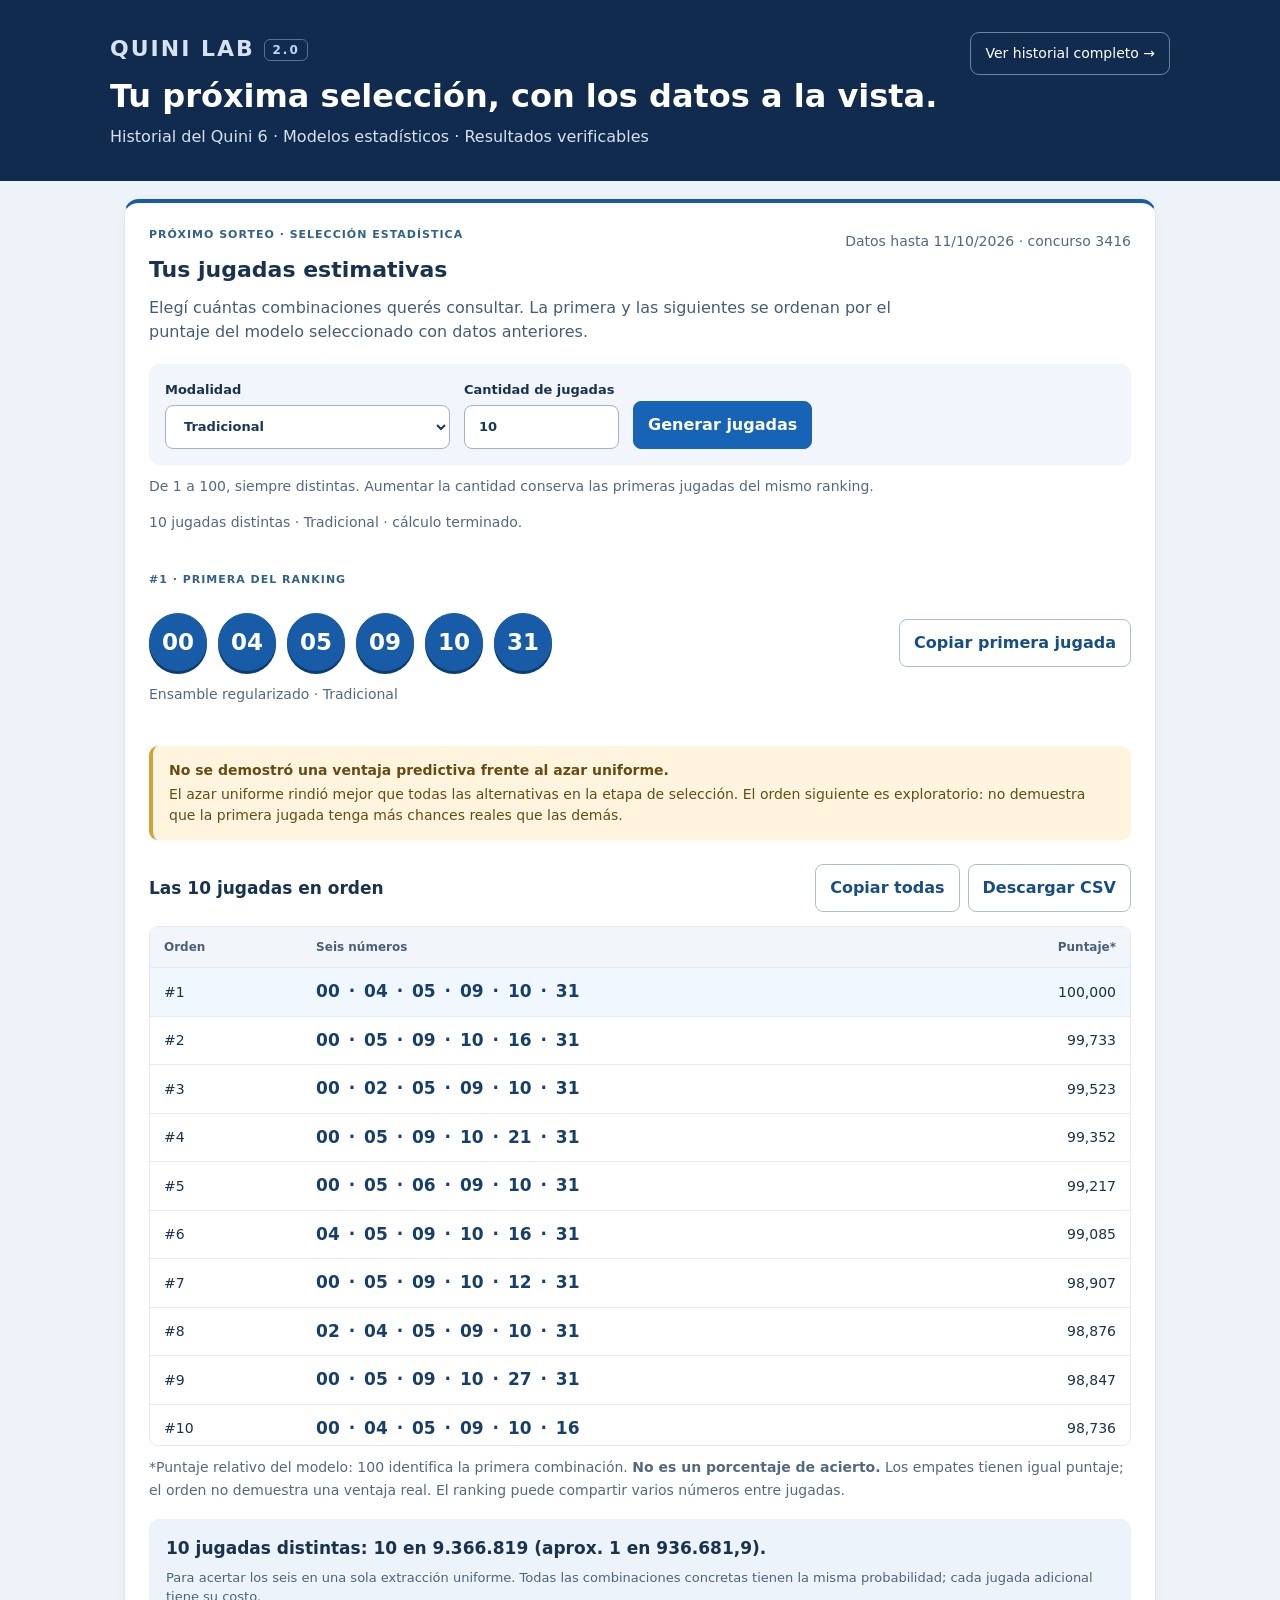
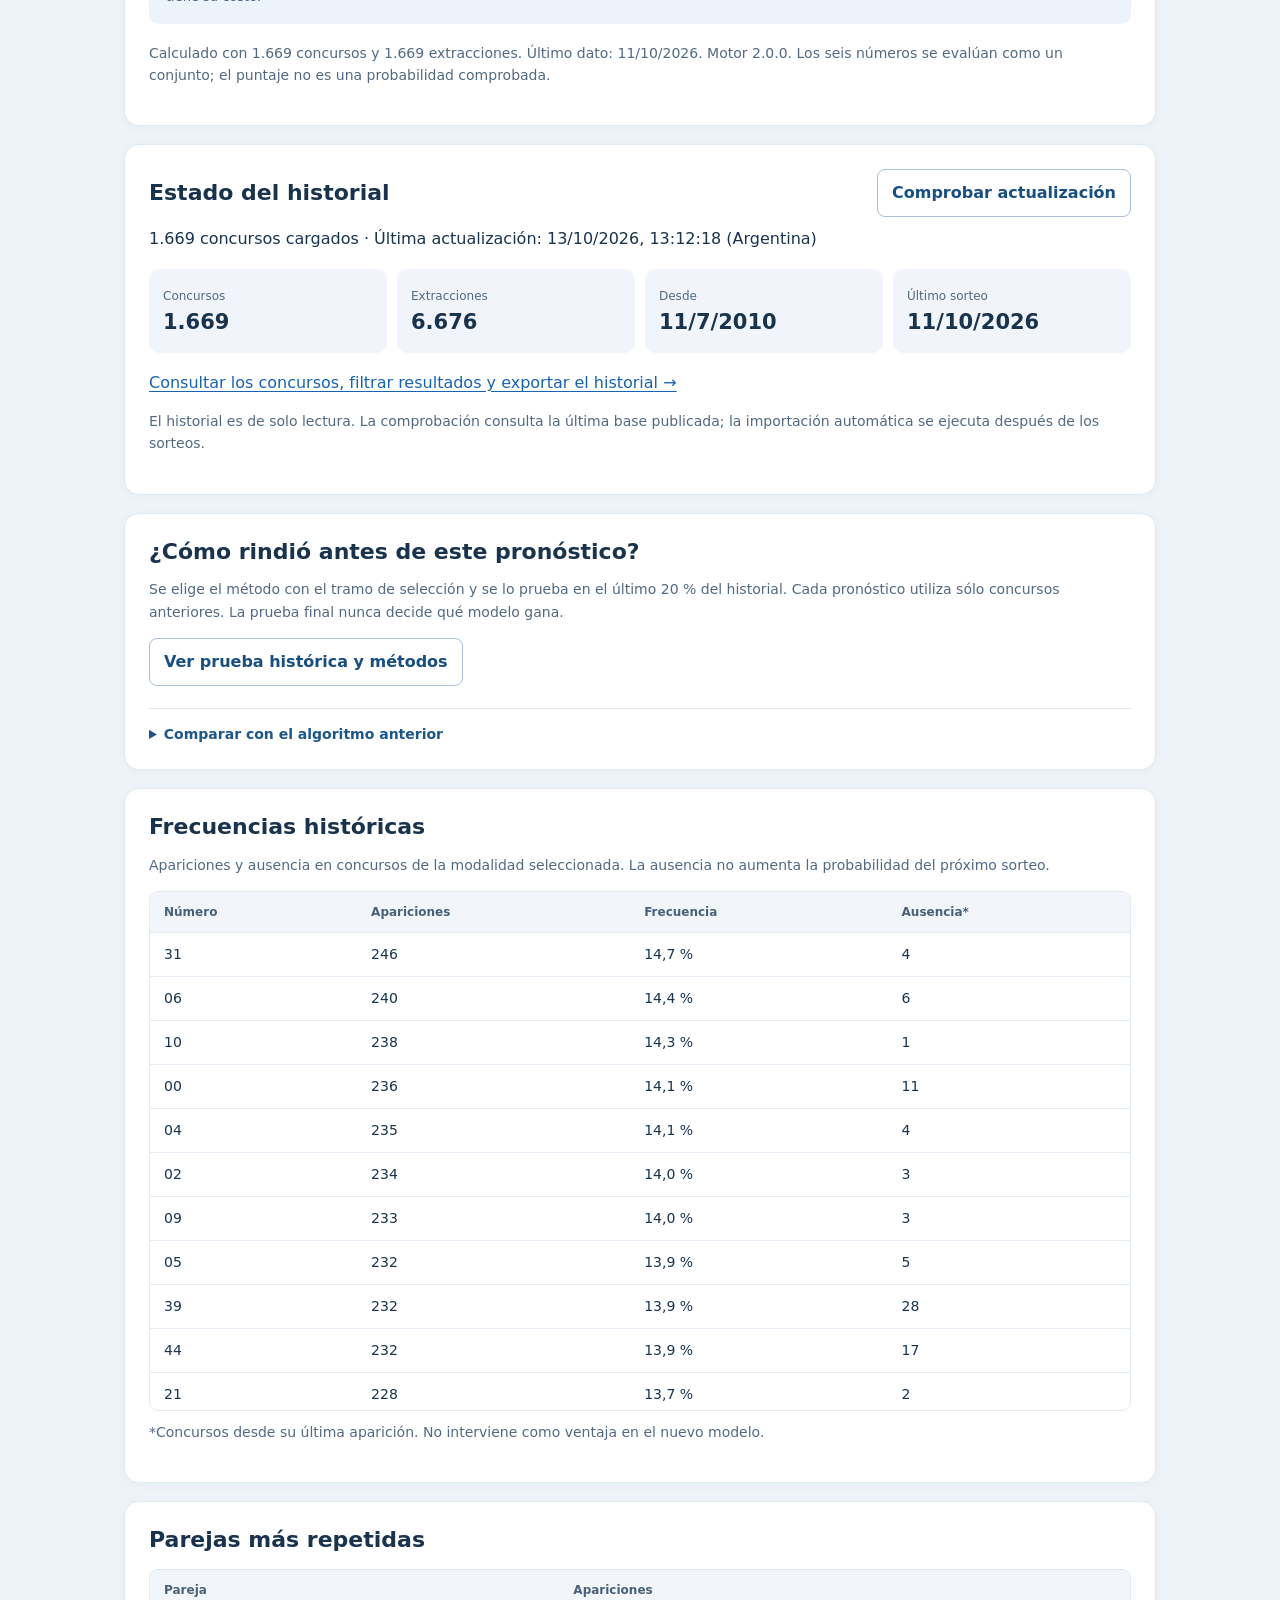
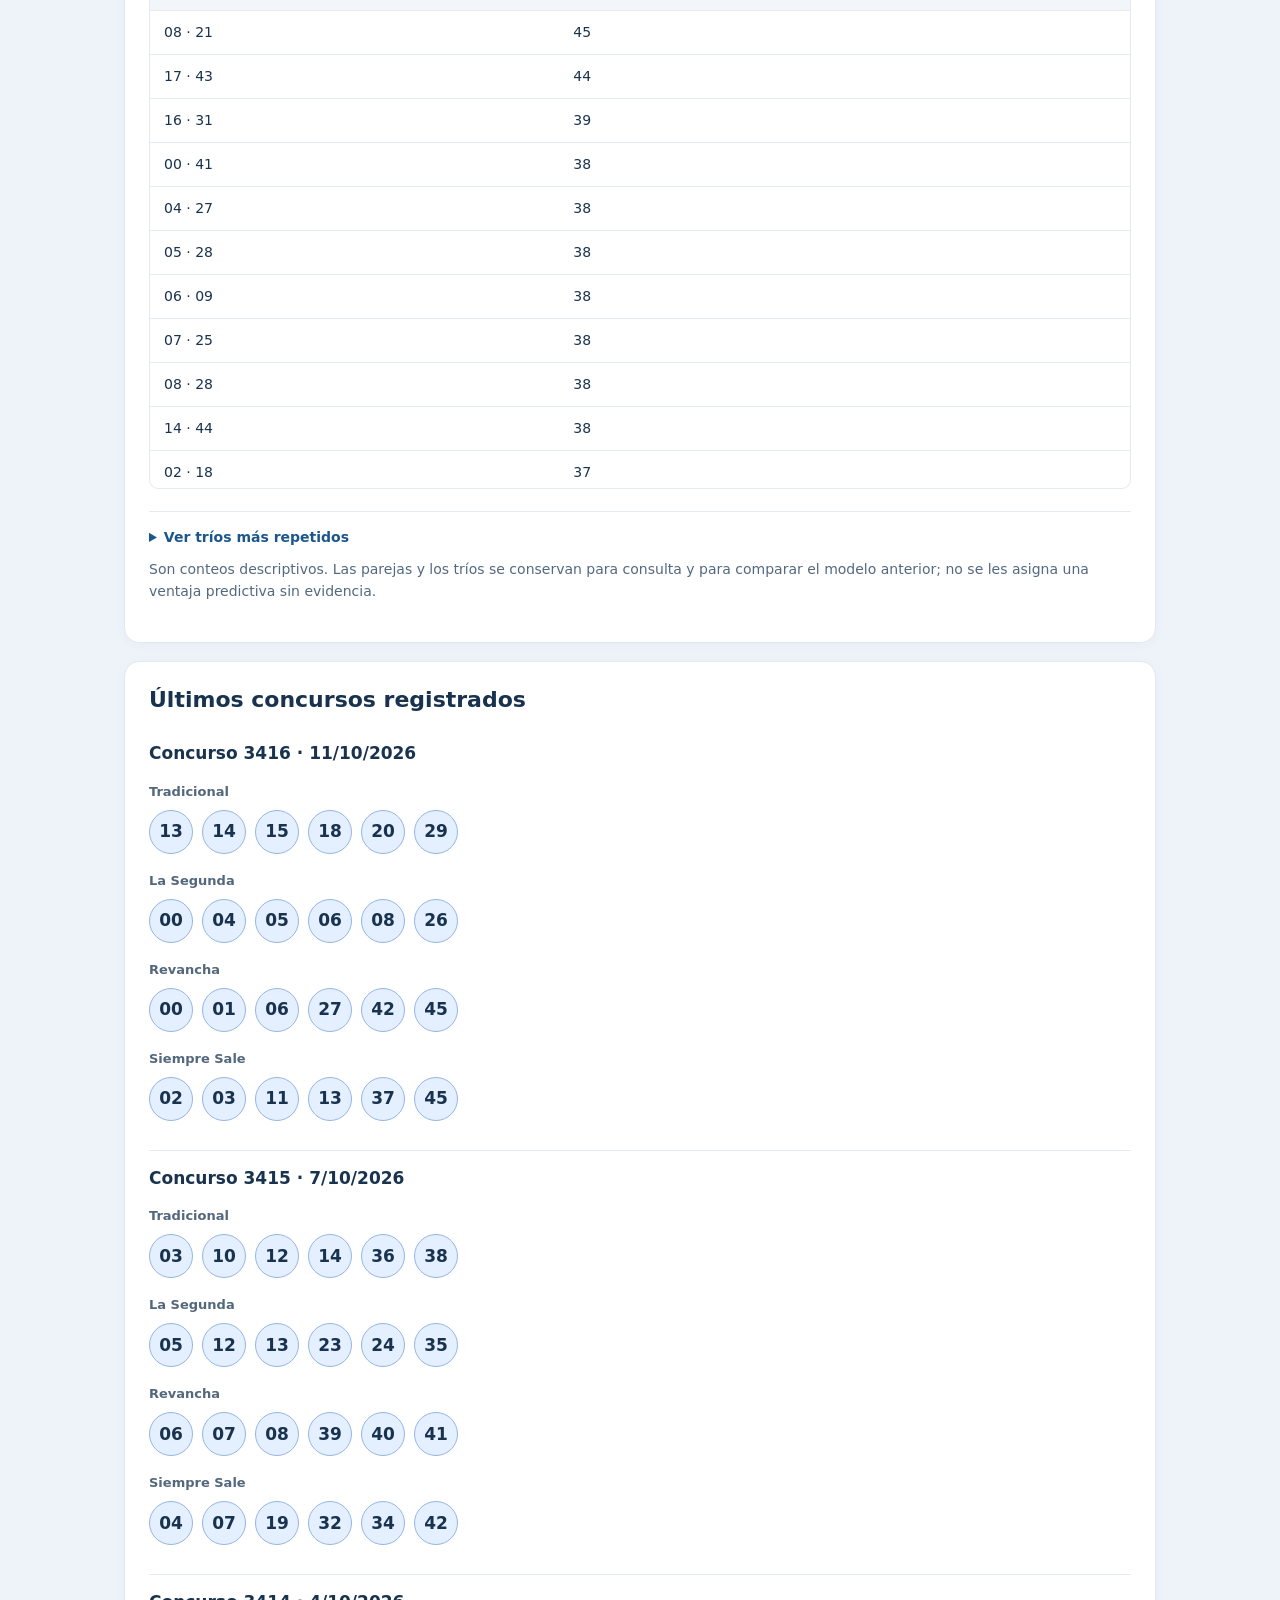
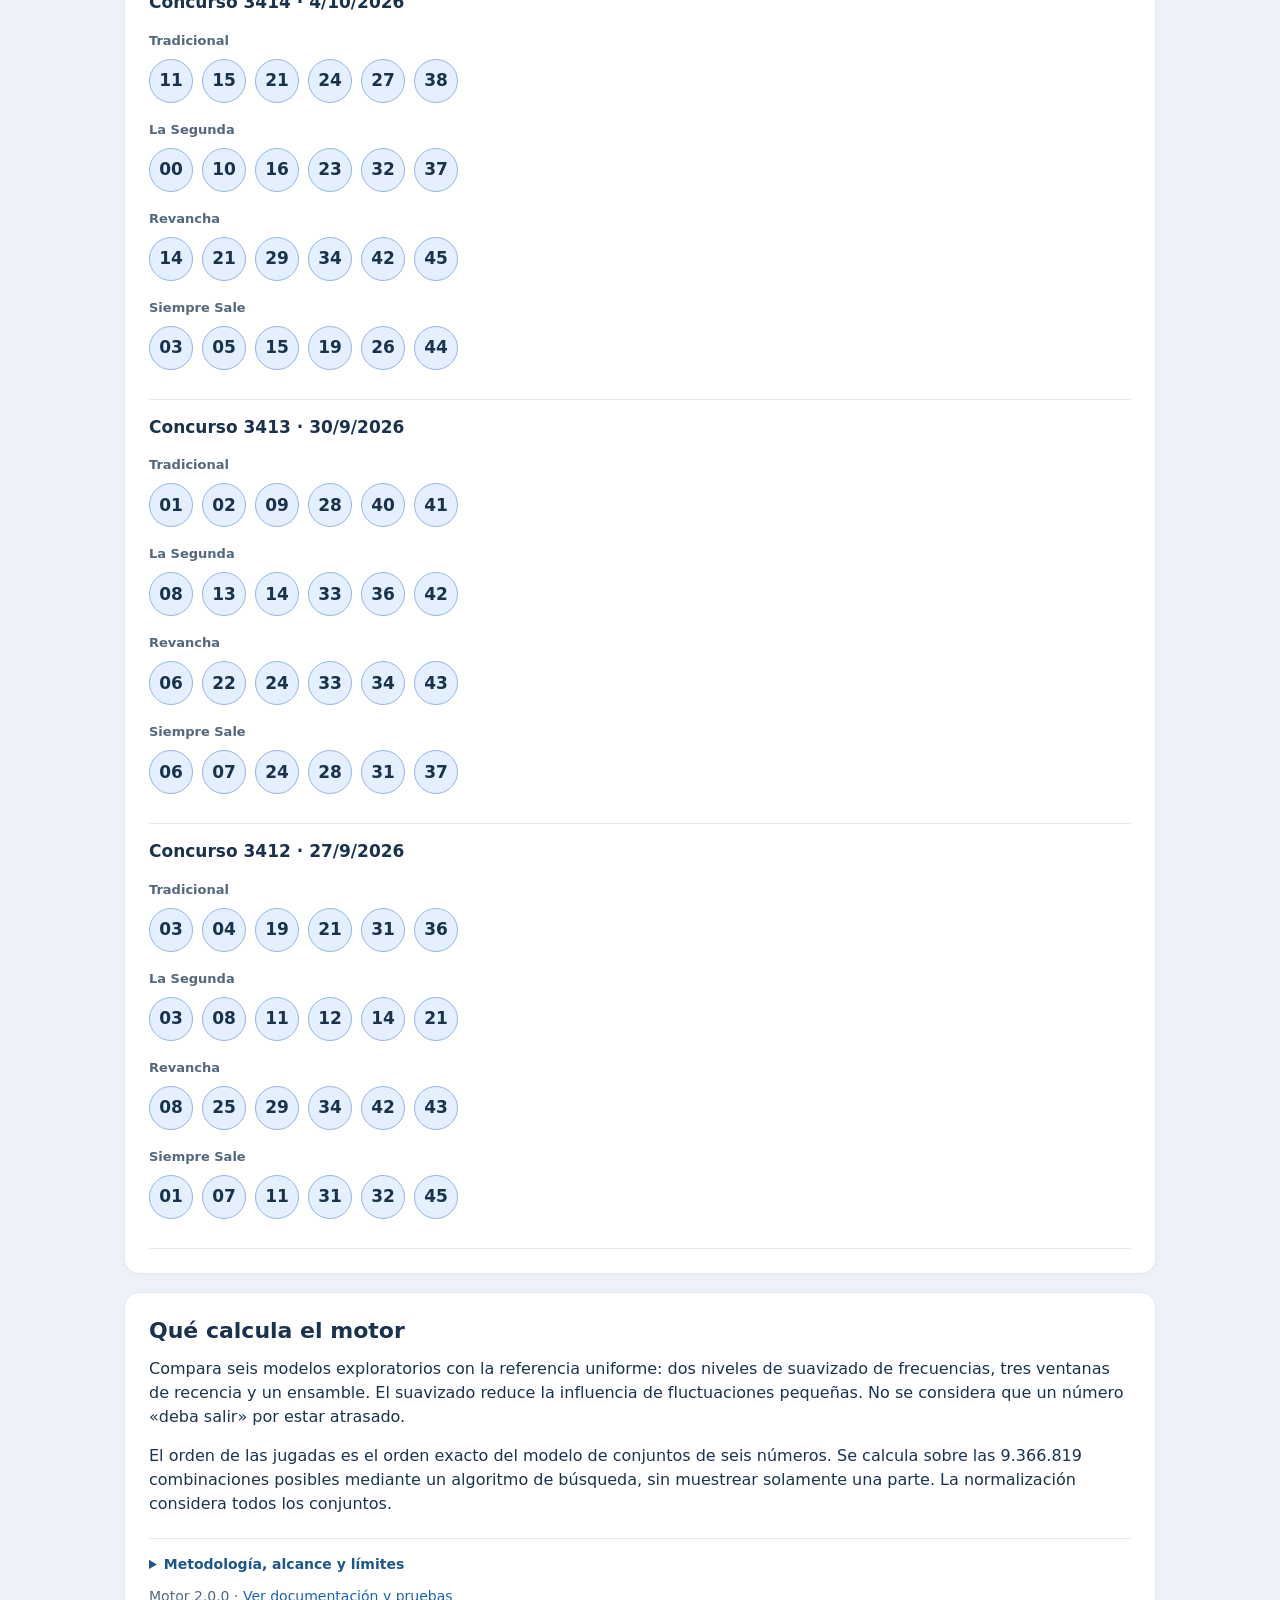
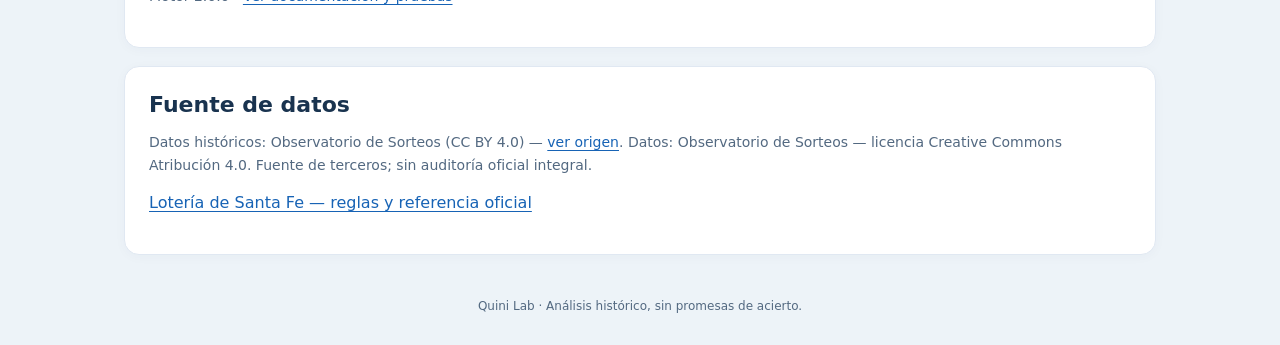
==== commit b5c18b55: "Aclarar la referencia uniforme de aciertos y mostrar hora argentina en formato 24 h" ====
--- a/app/index.html
+++ b/app/index.html
@@ -37,5 +37,5 @@
 <section><h2>Qué calcula el motor</h2><p>Compara seis modelos exploratorios con la referencia uniforme: dos niveles de suavizado de frecuencias, tres ventanas de recencia y un ensamble. El suavizado reduce la influencia de fluctuaciones pequeñas. No se considera que un número «deba salir» por estar atrasado.</p><p>El orden de las jugadas es el orden exacto del modelo de conjuntos de seis números. Se calcula sobre las 9.366.819 combinaciones posibles mediante un algoritmo de búsqueda, sin muestrear solamente una parte. La normalización considera todos los conjuntos.</p><details><summary>Metodología, alcance y límites</summary><p>El modelo utiliza probabilidades marginales suavizadas con un prior uniforme y construye una distribución condicional a que salgan exactamente seis números diferentes. Su normalización se calcula con polinomios simétricos elementales. La selección del método usa la pérdida logarítmica del conjunto completo, no solamente la cantidad de aciertos.</p><p>Primer 60 %: entrenamiento inicial. Siguiente 20 %: selección entre seis alternativas con parámetros prefijados. Último 20 %: prueba del método elegido, sin volver a seleccionarlo. Durante cada tramo se incorporan los concursos a medida que pasan. Finalmente se ajusta ese método con todo el historial para la próxima selección.</p><p>El ranking siempre muestra la mejor alternativa histórica de las seis, aunque el azar uniforme haya rendido mejor. En ese caso, el resultado se informa expresamente. Los intervalos del 95 % son aproximados, agrupados por concurso y con ajuste temporal Newey–West. No son una garantía de acierto ni corrigen revisiones posteriores del algoritmo.</p><p>«Todas» mezcla las modalidades y asume una distribución común; no estima un premio simultáneo en cuatro sorteos. Todas las modalidades de un concurso se evalúan antes de incorporarlo. La probabilidad de las jugadas se informa por extracción. Una prueba retrospectiva requiere confirmación con sorteos nuevos y puede perder vigencia al cambiar el historial.</p><p>Los resultados proceden de un tercero y no fueron auditados uno por uno contra extractos oficiales. Ninguna red neuronal, análisis de atrasos o algoritmo puede asegurar los próximos seis números de un sorteo justo e independiente.</p></details><p class="muted">Motor 2.0.0 · <a href="https://github.com/BUNKER4444/quini-lab/blob/main/METODOLOGIA.md" target="_blank" rel="noopener noreferrer">Ver documentación y pruebas</a></p></section>
 <section><h2>Fuente de datos</h2><p id="source" class="muted">Cargando atribución…</p><p><a href="https://www.loteriasantafe.gov.ar/quini-preguntas-frecuentes/" target="_blank" rel="noopener noreferrer">Lotería de Santa Fe — reglas y referencia oficial</a></p></section>
 </main><footer>Quini Lab · Análisis histórico, sin promesas de acierto.</footer>
-<script src="./model.js?v=2.0.0"></script><script src="./legacy-model.js?v=2.0.0"></script><script src="./app.js?v=2.0.0"></script>
+<script src="./model.js?v=2.0.0"></script><script src="./legacy-model.js?v=2.0.0"></script><script src="./app.js?v=2.0.1"></script>
 </body></html>
